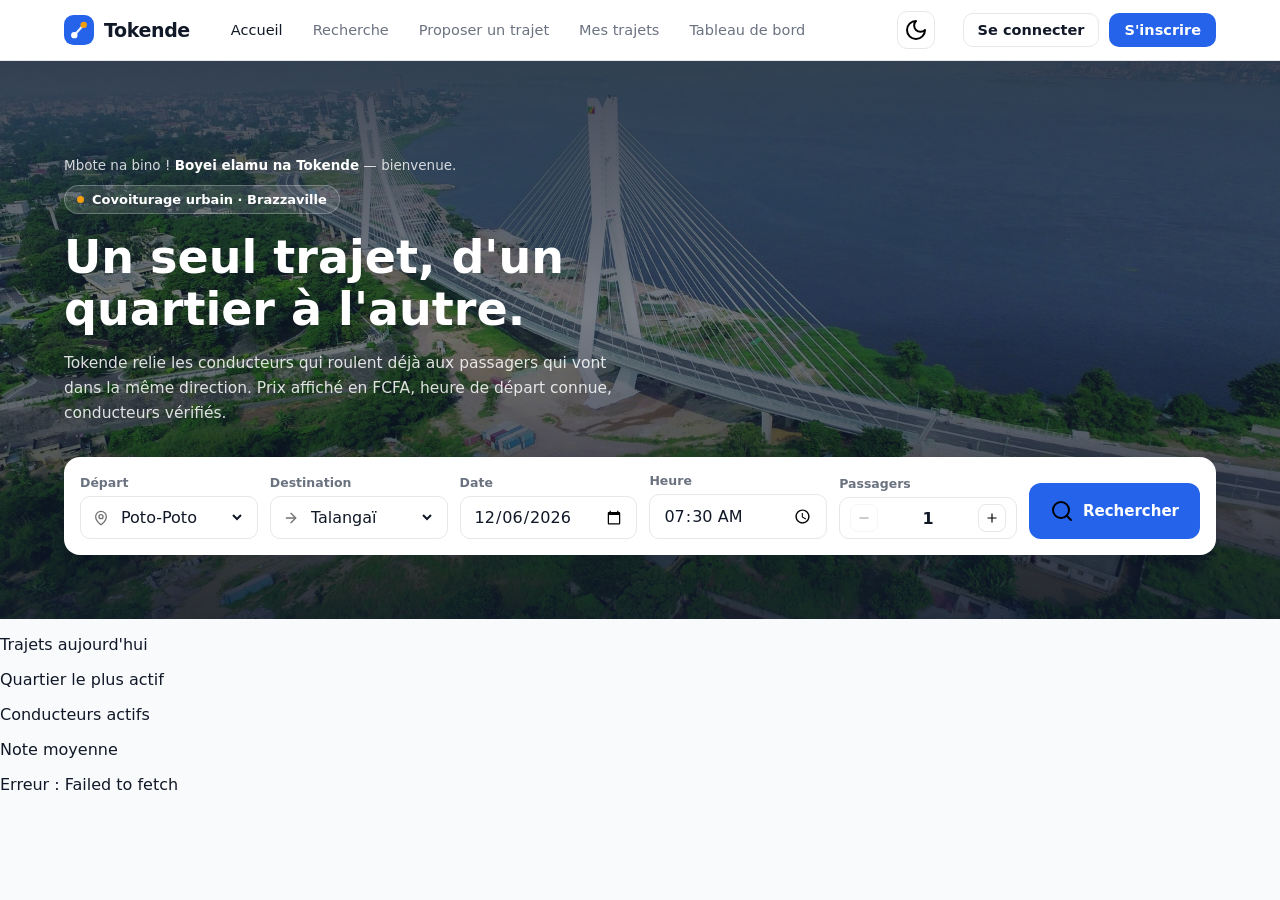
==== frontend/accueil/index.html @ a19be59c "Refactor code structure for improved readability and maintainability" ====
<!doctype html>
<html lang="fr">
  <head>
    <meta charset="UTF-8" />
    <meta name="viewport" content="width=device-width, initial-scale=1.0" />
    <title>BraCovoit — Accueil</title>
    <link rel="stylesheet" href="accueil.css" />
    <link rel="stylesheet" href="../layout.css" />
  </head>
  <body id="page-accueil">
    <!-- =====================================================================
       NAVIGATION — TODO (Dev FS1)
       Construire un menu de navigation vers les 9 pages du site (Accueil,
       Recherche, Proposer un trajet, Mes trajets, Tableau de bord,
       Inscription, Connexion).
       Doit inclure un menu burger fonctionnel en dessous de 768px.
       ===================================================================== -->
    <header class="site-header">
      <div class="site-header-inner">
        <a href="index.html" class="brand" aria-label="Covoiturage — accueil">
          <svg
            width="30"
            height="30"
            viewBox="0 0 32 32"
            fill="none"
            aria-hidden="true"
          >
            <rect width="32" height="32" rx="10" fill="#2563EB"></rect>
            <path
              d="M11 21.5 L21 10.5"
              stroke="#FFFFFF"
              stroke-width="2.4"
              stroke-linecap="round"
              opacity="0.9"
            ></path>
            <circle cx="11" cy="21.5" r="3.4" fill="#FFFFFF"></circle>
            <circle cx="21" cy="10.5" r="3.4" fill="#F59E0B"></circle>
          </svg>
          <span class="brand-name">Tokende</span>
        </a>

        <nav class="nav" aria-label="Navigation principale">
          <a href="index.html" class="nav-link" data-nav-link>Accueil</a>
          <a href="../recherche/recherche.html" class="nav-link" data-nav-link
            >Recherche</a
          >
          <a href="../proposer/proposer.html" class="nav-link" data-nav-link
            >Proposer un trajet</a
          >
          <a
            href="../mes-trajets/mes-trajets.html"
            class="nav-link"
            data-nav-link
            >Mes trajets</a
          >
          <a href="../dashboard/dashboard.html" class="nav-link" data-nav-link
            >Tableau de bord</a
          >
        </nav>

        <div class="spacer"></div>

        <button
          type="button"
          class="theme-btn"
          data-theme-toggle
          aria-label="Changer de thème"
        >
          <span aria-hidden="true">
            <img src="../images/moon.svg" alt="" />
          </span>
          <span aria-hidden="true">
            <img src="../images/sun.svg" alt="" />
          </span>
        </button>

        <!-- NE PAS MODIFIER l'id — main.js y affiche l'état de connexion -->
        <div class="header-actions" id="nav-session"></div>

        <button
          type="button"
          class="menu-btn"
          data-mobile-menu-open
          aria-haspopup="true"
          aria-expanded="false"
          aria-controls="mobile-menu"
          aria-label="Ouvrir le menu"
        >
          <img src="../images/menu.svg" alt="" />
        </button>
      </div>
    </header>

    <div class="mobile-nav" id="mobile-menu" data-mobile-menu hidden>
      <div
        class="mobile-nav-panel"
        role="dialog"
        aria-modal="true"
        aria-label="Menu"
      >
        <div class="mobile-nav-header">
          <span class="mobile-nav-title">Menu</span>
          <button
            type="button"
            class="mobile-nav-close"
            data-mobile-menu-close
            aria-label="Fermer le menu"
          >
            <img src="../images/x.svg" aria-hidden="true" alt="" />
          </button>
        </div>

        <div class="mobile-nav-inner">
          <a href="index.html" class="mobile-nav-link" data-nav-link>Accueil</a>
          <a
            href="../recherche/recherche.html"
            class="mobile-nav-link"
            data-nav-link
            >Recherche</a
          >
          <a
            href="../proposer/proposer.html"
            class="mobile-nav-link"
            data-nav-link
            >Proposer un trajet</a
          >
          <a
            href="../mes-trajets/mes-trajets.html"
            class="mobile-nav-link"
            data-nav-link
            >Mes trajets</a
          >
          <a
            href="../dashboard/dashboard.html"
            class="mobile-nav-link"
            data-nav-link
            >Tableau de bord</a
          >
        </div>

        <!-- Contenu dupliqué depuis #nav-session par accueil.js -->
        <div class="mobile-header-actions" id="nav-session-mobile"></div>

        <p class="mobile-nav-credit">Covoiturage · votre ville</p>
      </div>
    </div>

    <main>
      <!-- =====================================================================
         HERO — TODO (Dev FS1)
         Section d'introduction : titre accrocheur, sous-titre expliquant le
         principe (mise en relation conducteurs/passagers à Brazzaville),
         bouton d'appel à l'action vers la page Recherche.
         ===================================================================== -->

      <section class="hero">
        <img src="../images/banner.jpg" alt="" class="hero-img" />
        <div class="hero-overlay"></div>

        <div class="hero-content">
          <p class="hero-greeting">
            Mbote na bino ! <span>Boyei elamu na Tokende</span> — bienvenue.
          </p>
          <p class="hero-badge">
            <span class="hero-badge-dot" aria-hidden="true"></span>
            Covoiturage urbain · Brazzaville
          </p>
          <h1 class="hero-title">Un seul trajet, d'un quartier à l'autre.</h1>
          <p class="hero-desc">
            Tokende relie les conducteurs qui roulent déjà aux passagers qui
            vont dans la même direction. Prix affiché en FCFA, heure de départ
            connue, conducteurs vérifiés.
          </p>

          <form
            class="search-form"
            action="../recherche/recherche.html"
            method="get"
          >
            <div class="search-field">
              <label for="search-from">Départ</label>
              <div class="search-input">
                <img src="../images/map-pin.svg" alt="" aria-hidden="true" />
                <select id="search-from" name="from">
                  <option value="Poto-Poto">Poto-Poto</option>
                  <option value="Bacongo">Bacongo</option>
                  <option value="Talangaï">Talangaï</option>
                  <option value="Ouenzé">Ouenzé</option>
                  <option value="Moungali">Moungali</option>
                  <option value="Makélékélé">Makélékélé</option>
                  <option value="Djiri">Djiri</option>
                  <option value="Centre-ville">Centre-ville</option>
                  <option value="La Corniche">La Corniche</option>
                </select>
              </div>
            </div>
            <div class="search-field">
              <label for="search-to">Destination</label>
              <div class="search-input">
                <img
                  src="../images/arrow-right.svg"
                  alt=""
                  aria-hidden="true"
                />
                <select id="search-to" name="to">
                  <option value="Poto-Poto">Poto-Poto</option>
                  <option value="Bacongo">Bacongo</option>
                  <option value="Talangaï" selected>Talangaï</option>
                  <option value="Ouenzé">Ouenzé</option>
                  <option value="Moungali">Moungali</option>
                  <option value="Makélékélé">Makélékélé</option>
                  <option value="Djiri">Djiri</option>
                  <option value="Centre-ville">Centre-ville</option>
                  <option value="La Corniche">La Corniche</option>
                </select>
              </div>
            </div>
            <div class="search-field">
              <label for="search-date">Date</label>
              <div class="search-input">
                <input
                  type="date"
                  id="search-date"
                  name="date"
                  data-today-default
                />
              </div>
            </div>
            <div class="search-field">
              <label for="search-time">Heure</label>
              <div class="search-input">
                <input type="time" id="search-time" name="time" value="07:30" />
              </div>
            </div>
            <div class="search-field">
              <label id="pax-label">Passagers</label>
              <div class="pax-control" role="group" aria-labelledby="pax-label">
                <button
                  type="button"
                  class="pax-btn"
                  data-pax-decrement
                  aria-label="Réduire le nombre de passagers"
                >
                  <img src="../images/minus.svg" alt="" aria-hidden="true" />
                </button>
                <output class="pax-value" data-pax-value for="search-pax"
                  >1</output
                >
                <input type="hidden" name="pax" id="search-pax" value="1" />
                <button
                  type="button"
                  class="pax-btn"
                  data-pax-increment
                  aria-label="Augmenter le nombre de passagers"
                >
                  <img src="../images/plus.svg" alt="" aria-hidden="true" />
                </button>
              </div>
            </div>
            <button type="submit" class="btn btn-primary search-submit">
              <img src="../images/search.svg" alt="" aria-hidden="true" />
              Rechercher
            </button>
          </form>
        </div>
      </section>

      <!-- =====================================================================
         CARTES INDICATEURS — TODO (Dev FS1)
         Construire 4 cartes affichant les indicateurs clés du service.
         Layout : Flexbox ou Grid, responsive (1 colonne mobile, 2 colonnes
         tablette, 4 colonnes desktop).

         *** NE PAS MODIFIER les id ci-dessous — main.js les utilise pour
         injecter les valeurs calculées par le backend ***
         ===================================================================== -->
      <section>
        <div class="carte-indicateur">
          <p class="label">Trajets aujourd'hui</p>
          <p id="nb-trajets-aujourdhui" class="valeur"></p>
        </div>
        <div class="carte-indicateur">
          <p class="label">Quartier le plus actif</p>
          <p id="quartier-principal" class="valeur"></p>
        </div>
        <div class="carte-indicateur">
          <p class="label">Conducteurs actifs</p>
          <p id="nb-conducteurs" class="valeur"></p>
        </div>
        <div class="carte-indicateur">
          <p class="label">Note moyenne</p>
          <p id="note-moyenne" class="valeur"></p>
        </div>
      </section>

      <!-- =====================================================================
         COMMENT ÇA MARCHE — TODO (Dev FS1)
         3 à 4 étapes illustrant le parcours utilisateur : rechercher un
         trajet → réserver une place → rejoindre le conducteur. Layout en
         ligne sur desktop, empilé sur mobile.
         ===================================================================== -->

      <!-- =====================================================================
         POURQUOI BRACOVOIT — TODO (Dev FS1)
         3 arguments clés (économique, écologique, communautaire par
         exemple). Layout en grille de cartes.
         ===================================================================== -->
    </main>

    <!-- FOOTER — TODO (Dev FS1) : liens utiles, mentions -->

    <div id="erreur-globale" hidden></div>

    <!-- NE PAS MODIFIER — scripts de connexion au backend -->
    <script src="../layout.js"></script>
    <script src="../functions.js"></script>
    <script src="../main.js"></script>
    <script src="accueil.js"></script>
  </body>
</html>
---- frontend/accueil/accueil.css ----
.site-header {
  position: sticky;
  top: 0;
  z-index: 60;
  background: var(--color-surface);
  border-bottom: 1px solid var(--color-border);
}
.site-header-inner {
  max-width: 1200px;
  margin: 0 auto;
  padding: 11px 24px;
  height: var(--header-height);
  display: flex;
  align-items: center;
  gap: 28px;
}
.brand {
  display: flex;
  align-items: center;
  gap: 10px;
  flex: 0 0 auto;
}
.brand-name {
  font-weight: 700;
  font-size: 19px;
  letter-spacing: -0.02em;
  color: var(--color-text);
}
.spacer {
  flex: 1;
}

.nav {
  display: none;
  align-items: center;
  gap: 4px;
}
.nav-link {
  padding: 9px 13px;
  border-radius: 10px;
  font-size: 14.5px;
  font-weight: 500;
  color: var(--color-text-muted);
}
.nav-link:hover {
  color: var(--color-text);
  background: var(--color-bg);
}
.nav-link[aria-current="page"] {
  color: var(--color-text);
}

.header-actions {
  display: none;
  align-items: center;
  gap: 8px;
}
@media (min-width: 960px) {
  .nav {
    display: flex;
  }
  .header-actions {
    display: flex;
  }
}

/* ── Bouton menu (hamburger) ────────────────────────────────────────────── */
.menu-btn {
  width: 38px;
  height: 38px;
  border-radius: 10px;
  border: 1px solid var(--color-border);
  display: flex;
  align-items: center;
  justify-content: center;
  color: var(--color-text);
}

.theme-btn {
  width: 38px;
  height: 38px;
  border-radius: 10px;
  border: 1px solid var(--color-border);
  display: flex;
  align-items: center;
  justify-content: center;
  color: var(--color-text);
}

@media (min-width: 960px) {
  .menu-btn {
    display: none;
  }
}

/* ── Hero (page d'accueil) ──────────────────────────────────────────────── */
.hero {
  position: relative;
  overflow: hidden;
}
.hero-img {
  position: absolute;
  inset: 0;
  width: 100%;
  height: 100%;
  object-fit: cover;
}
.hero-overlay {
  position: absolute;
  inset: 0;
  background: linear-gradient(
    180deg,
    rgba(15, 23, 42, 0.78),
    rgba(15, 23, 42, 0.55) 45%,
    rgba(15, 23, 42, 0.88)
  );
}
.hero-content {
  position: relative;
  z-index: 1;
  max-width: 1200px;
  margin: 0 auto;
  padding: 56px 20px 36px;
  color: #fff;
}

.hero-greeting {
  font-size: 13.5px;
  color: rgba(255, 255, 255, 0.8);
  margin: 0 0 12px;
}
.hero-greeting span {
  font-weight: 600;
  color: #fff;
}

.hero-badge {
  display: inline-flex;
  align-items: center;
  gap: 8px;
  padding: 6px 12px;
  border-radius: 999px;
  background: rgba(255, 255, 255, 0.12);
  border: 1px solid rgba(255, 255, 255, 0.25);
  font-size: 13px;
  font-weight: 600;
  margin: 0 0 18px;
}
.hero-badge-dot {
  width: 7px;
  height: 7px;
  border-radius: 50%;
  background: var(--color-accent);
}

.hero-title {
  font-size: clamp(28px, 5vw, 46px);
  line-height: 1.12;
  margin: 0 0 16px;
  max-width: 680px;
}
.hero-desc {
  font-size: 15.5px;
  line-height: 1.6;
  color: rgba(255, 255, 255, 0.85);
  max-width: 560px;
  margin: 0 0 32px;
}

/* ── Formulaire de recherche rapide ─────────────────────────────────────── */
.search-form {
  display: grid;
  grid-template-columns: 1fr;
  gap: 12px;
  background: var(--color-surface);
  border-radius: 16px;
  padding: 16px;
  box-shadow: var(--shadow-lg);
  color: var(--color-text);
}
.search-field {
  display: flex;
  flex-direction: column;
  gap: 6px;
}
.search-field label {
  font-size: 12.5px;
  font-weight: 600;
  color: var(--color-text-muted);
}
.search-input {
  display: flex;
  align-items: center;
  gap: 8px;
  padding: 10px 12px;
  border: 1px solid var(--color-border);
  border-radius: 10px;
}
.search-input img {
  width: 16px;
  height: 16px;
  opacity: 0.55;
}
.search-input select,
.search-input input {
  flex: 1;
  min-width: 0;
  border: 0;
  outline: 0;
  background: none;
  font: inherit;
  color: inherit;
}

.pax-control {
  display: flex;
  align-items: center;
  justify-content: space-between;
  padding: 6px 10px;
  border: 1px solid var(--color-border);
  border-radius: 10px;
}
.pax-btn {
  width: 28px;
  height: 28px;
  border-radius: 8px;
  border: 1px solid var(--color-border);
  display: flex;
  align-items: center;
  justify-content: center;
}
.pax-btn:hover {
  background: var(--color-bg);
}
.pax-btn:disabled {
  opacity: 0.4;
  cursor: not-allowed;
}
.pax-btn:disabled:hover {
  background: none;
}
.pax-btn img {
  width: 14px;
  height: 14px;
}
.pax-value {
  font-weight: 700;
  min-width: 18px;
  text-align: center;
}

.search-submit {
  width: 100%;
}

@media (min-width: 640px) {
  .search-form {
    grid-template-columns: 1fr 1fr;
  }
}

@media (min-width: 960px) {
  .hero-content {
    padding: 96px 24px 64px;
  }
  .search-form {
    grid-template-columns: repeat(5, 1fr) auto;
    align-items: end;
  }
  .search-submit {
    width: auto;
    white-space: nowrap;
  }
}

/* ── Entrée en fondu du contenu hero ─────────────────────────────────────── */
@keyframes hero-rise {
  from {
    opacity: 0;
    transform: translateY(14px);
  }
  to {
    opacity: 1;
    transform: translateY(0);
  }
}
.hero-content > * {
  animation: hero-rise 0.5s ease both;
}
.hero-content > *:nth-child(1) {
  animation-delay: 0s;
}
.hero-content > *:nth-child(2) {
  animation-delay: 0.08s;
}
.hero-content > *:nth-child(3) {
  animation-delay: 0.16s;
}
.hero-content > *:nth-child(4) {
  animation-delay: 0.24s;
}
.hero-content > *:nth-child(5) {
  animation-delay: 0.32s;
}
@media (prefers-reduced-motion: reduce) {
  .hero-content > * {
    animation: none;
  }
}

/* ── Panneau menu mobile ────────────────────────────────────────────────── */
.mobile-nav {
  position: fixed;
  inset: 0;
  z-index: 80;
  background: rgba(15, 23, 42, 0.4);
}
.mobile-nav-panel {
  position: absolute;
  top: 0;
  right: 0;
  bottom: 0;
  width: min(86vw, 330px);
  background: var(--color-surface);
  border-left: 1px solid var(--color-border);
  padding: 22px;
  display: flex;
  flex-direction: column;
  gap: 6px;
  animation: fade-in 0.2s ease both;
}

.mobile-nav-inner {
  display: flex;
  flex-direction: column;
  gap: 24px;
  flex: 1;
}

.mobile-header-actions {
  display: flex;
  align-items: stretch;
  gap: 10px;
  flex-direction: column;
}

.mobile-header-actions a {
  display: flex;
  width: 100%;
  justify-content: center;
}

/* ── État de session dupliqué (accueil.js → #nav-session-mobile) ───────── */
#nav-session-mobile {
  color: var(--color-text-muted);
  font-weight: 600;
  text-align: center;
}
#nav-session-mobile a,
#nav-session-mobile button {
  padding: 14px;
  border-radius: 12px;
  font-size: 15px;
  font-weight: 600;
  color: var(--color-text);
  border: 1px solid var(--color-border);
}
#nav-session-mobile a:hover,
#nav-session-mobile button:hover {
  background: var(--color-bg);
}
#nav-session-mobile a:last-of-type,
#nav-session-mobile button {
  background: var(--color-primary);
  color: #fff;
  border-color: transparent;
}
#nav-session-mobile a:last-of-type:hover,
#nav-session-mobile button:hover {
  background: var(--color-primary-dark);
}
.mobile-nav-header {
  display: flex;
  align-items: center;
  justify-content: space-between;
  margin-bottom: 14px;
}
.mobile-nav-title {
  font-weight: 700;
  font-size: 17px;
  color: var(--color-text);
}
.mobile-nav-close {
  width: 36px;
  height: 36px;
  border-radius: 10px;
  border: 1px solid var(--color-border);
  display: flex;
  align-items: center;
  justify-content: center;
  color: var(--color-text);
}
.mobile-nav-link {
  padding: 14px;
  border-radius: 12px;
  font-weight: 600;
  font-size: 15px;
  color: var(--color-text);
}
.mobile-nav-link:hover {
  background: var(--color-bg);
}
.mobile-nav-link[aria-current="page"] {
  color: var(--color-primary);
}
.mobile-nav-credit {
  font-size: 12.5px;
  color: var(--color-text-muted);
  text-align: center;
  margin-top: 10px;
}

@media (min-width: 960px) {
  .mobile-nav {
    display: none !important;
  }
}

/* ── État de session (injecté par main.js dans .header-actions) ────────── */
#nav-session {
  gap: 10px;
  font-size: 14.5px;
  color: var(--color-text-muted);
}

#nav-session a {
  padding: 8px 14px;
  border-radius: 10px;
  font-weight: 600;
  color: var(--color-text);
  border: 1px solid var(--color-border);
}
#nav-session a:hover {
  background: var(--color-bg);
}
#nav-session a:last-of-type {
  background: var(--color-primary);
  color: #fff;
  border-color: transparent;
}
#nav-session a:last-of-type:hover {
  background: var(--color-primary-dark);
}

#nav-session #btn-deconnexion {
  padding: 8px 14px;
  border-radius: 10px;
  font-weight: 600;
  color: #fff;
  background: var(--color-primary);
}
#nav-session #btn-deconnexion:hover {
  background: var(--color-primary-dark);
}
---- frontend/layout.css ----
/* ==========================================================================
   Feuille de style commune du projet
   Chargée sur toutes les pages : variables de thème, réinitialisation,
   conteneurs de mise en page, boutons, utilitaires.
   Les styles propres à une page vivent dans un fichier <page>.css séparé.
   ========================================================================== */

/* ── Thème (clair / sombre) ────────────────────────────────────────────── */
:root {
  --color-bg: #F8FAFC;
  --color-surface: #FFFFFF;
  --color-surface-alt: #EEF5FF;
  --color-card: #FFFFFF;
  --color-text: #111827;
  --color-text-muted: #6B7280;
  --color-border: #E5E7EB;
  --color-primary: #2563EB;
  --color-primary-dark: #1D4ED8;
  --color-secondary: #60A5FA;
  --color-accent: #F59E0B;
  --color-success: #10B981;
  --color-heading-band: #0F172A;
  --shadow-sm: 0 1px 2px rgba(17, 24, 39, .04), 0 8px 24px rgba(17, 24, 39, .05);
  --shadow-lg: 0 2px 4px rgba(17, 24, 39, .04), 0 18px 44px rgba(17, 24, 39, .08);
}

:root[data-theme="dark"] {
  --color-bg: #0F172A;
  --color-surface: #1E293B;
  --color-surface-alt: #1B2740;
  --color-card: #273449;
  --color-text: #F8FAFC;
  --color-text-muted: #CBD5E1;
  --color-border: #334155;
  --color-heading-band: #0B1220;
  --shadow-sm: 0 1px 2px rgba(0, 0, 0, .3), 0 8px 24px rgba(0, 0, 0, .28);
  --shadow-lg: 0 2px 6px rgba(0, 0, 0, .35), 0 18px 44px rgba(0, 0, 0, .4);
}

/* ── Bouton de thème : affiche la lune en clair, le soleil en sombre ────── */
.theme-btn > span { display: none; }
.theme-btn > span:first-child { display: block; }
:root[data-theme="dark"] .theme-btn > span:first-child { display: none; }
:root[data-theme="dark"] .theme-btn > span:last-child { display: block; }

/* ── Icônes des boutons : blanches en mode sombre (SVG stroke="currentColor"
   chargés via <img>, currentColor n'hérite pas de la page — on inverse) ──── */
:root[data-theme="dark"] .theme-btn img,
:root[data-theme="dark"] .menu-btn img,
:root[data-theme="dark"] .mobile-nav-close img {
  filter: invert(1);
}

/* ── Réinitialisation & base ───────────────────────────────────────────── */
*, *::before, *::after { box-sizing: border-box; }

[hidden] { display: none !important; }

html, body {
  margin: 0;
  padding: 0;
  background: var(--color-bg);
  color: var(--color-text);
}

body {
  font-family: 'Plus Jakarta Sans', system-ui, sans-serif;
  -webkit-font-smoothing: antialiased;
  scroll-behavior: smooth;
}

input, select, textarea, button { font-family: inherit; }
button { border: none; background: none; padding: 0; color: inherit; font: inherit; cursor: pointer; }

a { color: var(--color-primary); text-decoration: none; }
a:hover { color: var(--color-primary-dark); }

h1, h2, h3 {
  font-family: 'Bricolage Grotesque', 'Plus Jakarta Sans', system-ui, sans-serif;
  font-weight: 700;
}

img { max-width: 100%; display: block; }

/* ── Conteneurs de mise en page partagés ───────────────────────────────── */
.container {
  max-width: 1200px;
  margin: 0 auto;
  padding: 0 24px;
}
.section {
  max-width: 1200px;
  margin: 0 auto;
  padding: 88px 24px 0;
}

/* ── Boutons ────────────────────────────────────────────────────────────── */
.btn {
  display: inline-flex;
  align-items: center;
  justify-content: center;
  gap: 9px;
  padding: 15px 20px;
  border-radius: 12px;
  font-weight: 600;
  font-size: 15px;
  transition: background .15s;
  border: 1px solid transparent;
}
.btn-block { width: 100%; }
.btn-primary { background: var(--color-primary); color: #fff; }
.btn-primary:hover { background: var(--color-primary-dark); }
.btn-ghost { border-color: var(--color-border); color: var(--color-text); }
.btn-ghost:hover { background: var(--color-bg); }
.btn-outline { border-color: rgba(255, 255, 255, .28); color: #fff; }
.btn-outline:hover { background: rgba(255, 255, 255, .08); }
.btn-white { background: #fff; color: var(--color-heading-band); }
.btn-white:hover { background: #f0f0f0; }

/* ── Utilitaires génériques ─────────────────────────────────────────────── */
.visually-hidden {
  position: absolute;
  width: 1px; height: 1px;
  padding: 0; margin: -1px;
  overflow: hidden;
  clip: rect(0, 0, 0, 0);
  white-space: nowrap;
  border: 0;
}
.text-muted { color: var(--color-text-muted); }
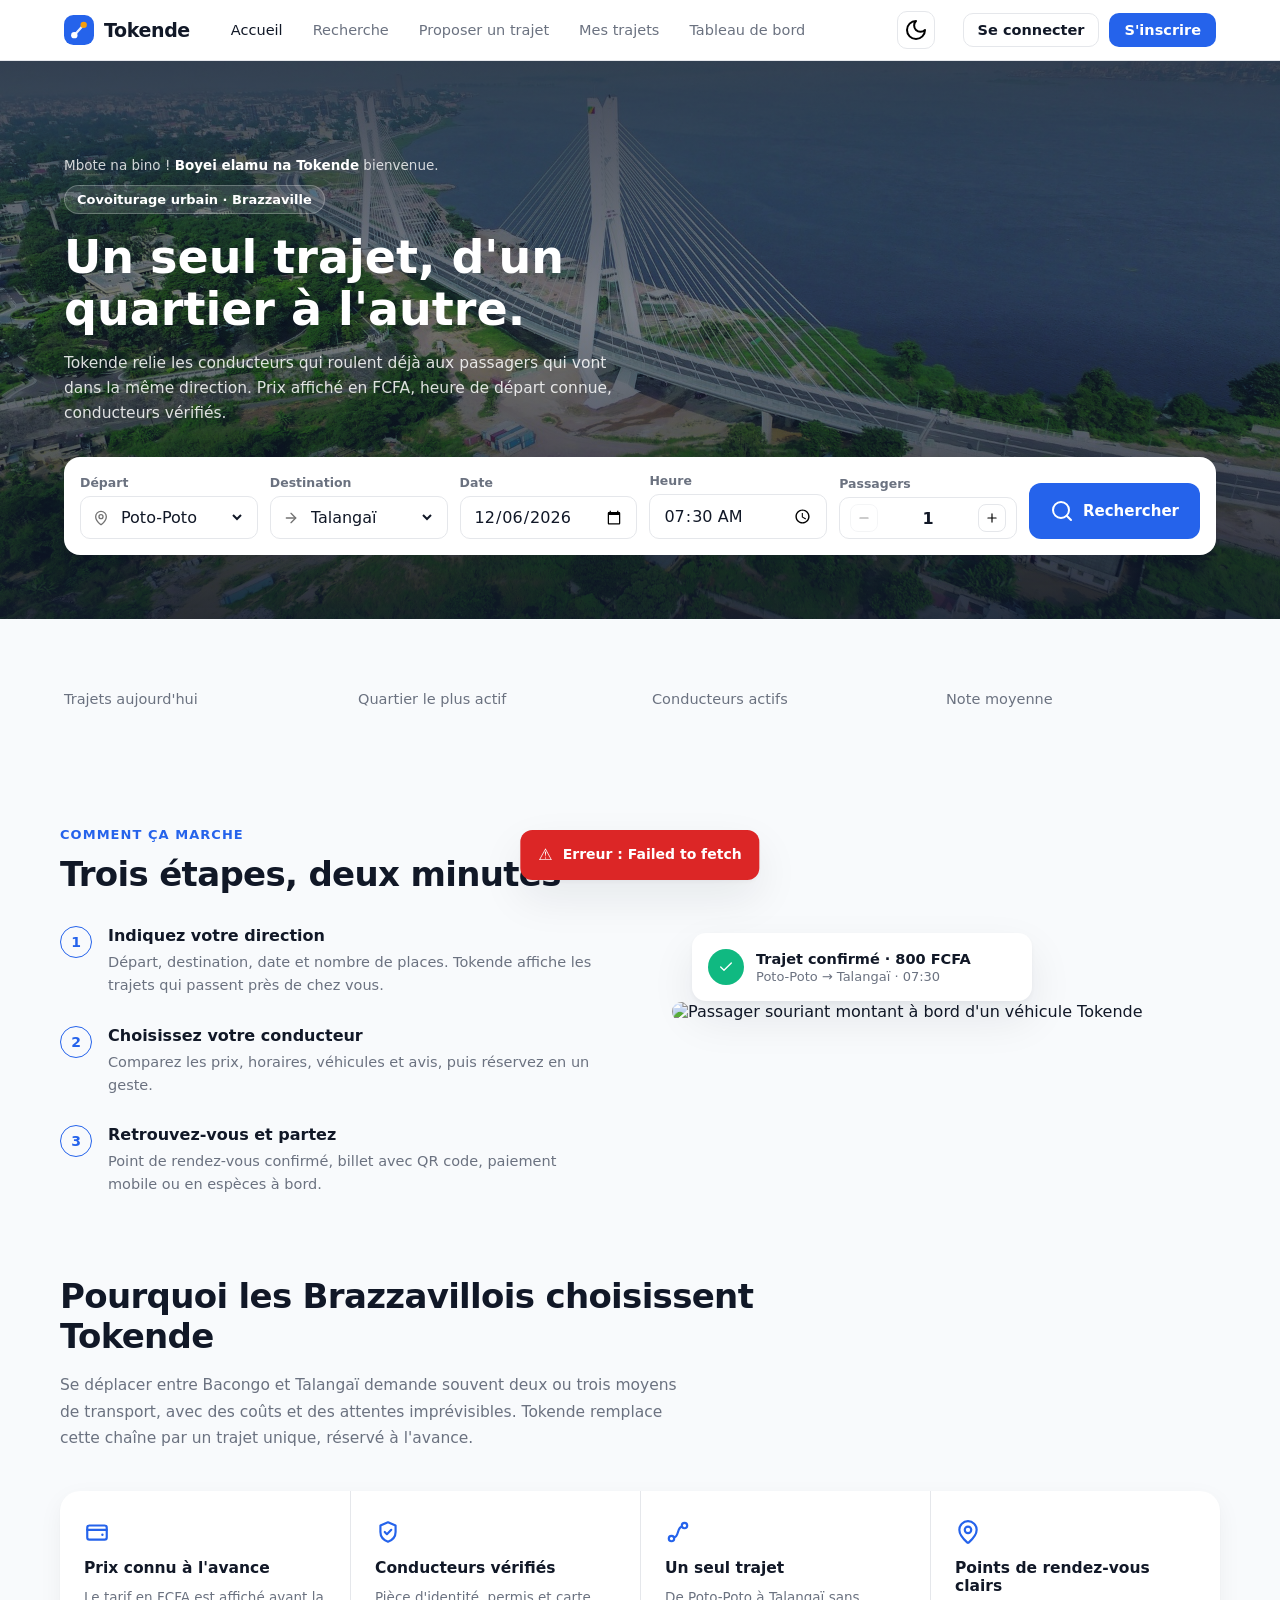
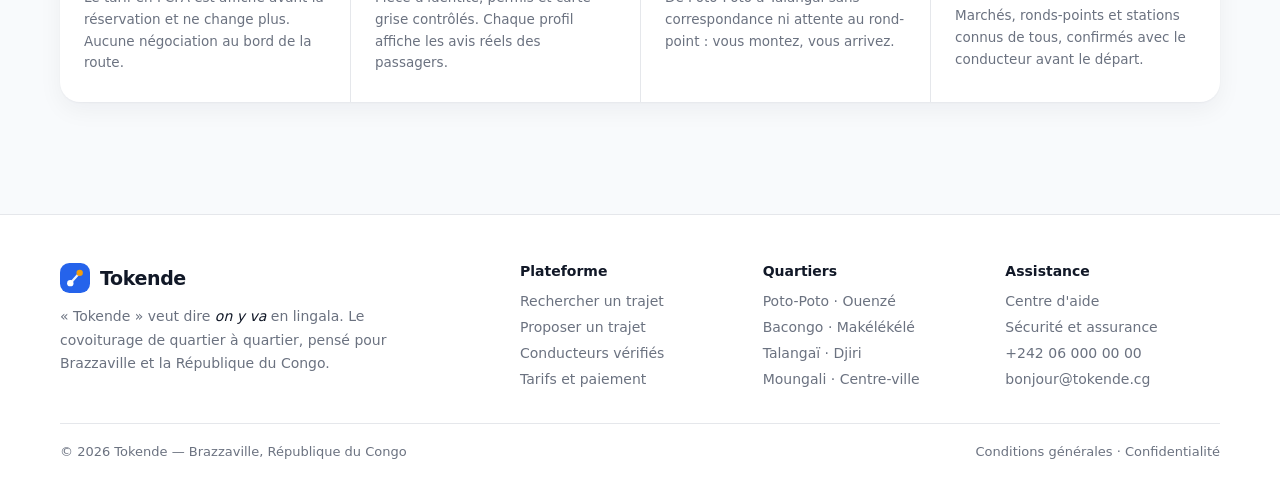
==== commit c796b834: "feat: enhance homepage and login page with new layout and styles - Updated homepage (index.html) to " ====
--- a/frontend/accueil/index.html
+++ b/frontend/accueil/index.html
@@ -159,12 +159,9 @@
 
         <div class="hero-content">
           <p class="hero-greeting">
-            Mbote na bino ! <span>Boyei elamu na Tokende</span> — bienvenue.
+            Mbote na bino ! <span>Boyei elamu na Tokende</span> bienvenue.
           </p>
-          <p class="hero-badge">
-            <span class="hero-badge-dot" aria-hidden="true"></span>
-            Covoiturage urbain · Brazzaville
-          </p>
+          <p class="hero-badge">Covoiturage urbain · Brazzaville</p>
           <h1 class="hero-title">Un seul trajet, d'un quartier à l'autre.</h1>
           <p class="hero-desc">
             Tokende relie les conducteurs qui roulent déjà aux passagers qui
@@ -274,7 +271,7 @@
          *** NE PAS MODIFIER les id ci-dessous — main.js les utilise pour
          injecter les valeurs calculées par le backend ***
          ===================================================================== -->
-      <section>
+      <section class="stats">
         <div class="carte-indicateur">
           <p class="label">Trajets aujourd'hui</p>
           <p id="nb-trajets-aujourdhui" class="valeur"></p>
@@ -299,15 +296,258 @@
          trajet → réserver une place → rejoindre le conducteur. Layout en
          ligne sur desktop, empilé sur mobile.
          ===================================================================== -->
+      <section class="steps" aria-labelledby="how-it-works-title">
+        <div class="steps-grid">
+          <div>
+            <p class="steps-label">Comment ça marche</p>
+            <h2 class="steps-title" id="how-it-works-title">
+              Trois étapes, deux minutes
+            </h2>
+            <ol class="steps-list">
+              <li class="step">
+                <span class="step-num" aria-hidden="true">1</span>
+                <div>
+                  <p class="step-title">Indiquez votre direction</p>
+                  <p class="step-text">
+                    Départ, destination, date et nombre de places. Tokende
+                    affiche les trajets qui passent près de chez vous.
+                  </p>
+                </div>
+              </li>
+              <li class="step">
+                <span class="step-num" aria-hidden="true">2</span>
+                <div>
+                  <p class="step-title">Choisissez votre conducteur</p>
+                  <p class="step-text">
+                    Comparez les prix, horaires, véhicules et avis, puis
+                    réservez en un geste.
+                  </p>
+                </div>
+              </li>
+              <li class="step">
+                <span class="step-num" aria-hidden="true">3</span>
+                <div>
+                  <p class="step-title">Retrouvez-vous et partez</p>
+                  <p class="step-text">
+                    Point de rendez-vous confirmé, billet avec QR code, paiement
+                    mobile ou en espèces à bord.
+                  </p>
+                </div>
+              </li>
+            </ol>
+          </div>
+          <div class="steps-image">
+            <img
+              src="https://images.unsplash.com/photo-1536139414673-1b479272ea38?auto=format&fit=crop&w=1200&q=80"
+              alt="Passager souriant montant à bord d'un véhicule Tokende"
+            />
+            <div class="steps-card">
+              <span class="steps-card-icon" aria-hidden="true">
+                <img src="../images/check.svg" alt="" />
+              </span>
+              <div>
+                <p class="steps-card-title">Trajet confirmé · 800 FCFA</p>
+                <p class="steps-card-sub">Poto-Poto → Talangaï · 07:30</p>
+              </div>
+            </div>
+          </div>
+        </div>
+      </section>
 
       <!-- =====================================================================
          POURQUOI BRACOVOIT — TODO (Dev FS1)
          3 arguments clés (économique, écologique, communautaire par
          exemple). Layout en grille de cartes.
          ===================================================================== -->
+      <section class="features" aria-labelledby="features-title">
+        <h2 class="features-title" id="features-title">
+          Pourquoi les Brazzavillois choisissent Tokende
+        </h2>
+        <p class="features-desc">
+          Se déplacer entre Bacongo et Talangaï demande souvent deux ou trois
+          moyens de transport, avec des coûts et des attentes imprévisibles.
+          Tokende remplace cette chaîne par un trajet unique, réservé à
+          l'avance.
+        </p>
+
+        <ul class="features-grid">
+          <li class="feature">
+            <span class="feature-icon" aria-hidden="true">
+              <svg
+                viewBox="0 0 24 24"
+                fill="none"
+                stroke="currentColor"
+                stroke-width="2"
+                stroke-linecap="round"
+                stroke-linejoin="round"
+              >
+                <rect x="3" y="6" width="18" height="13" rx="2" />
+                <path d="M3 10h18" />
+                <circle
+                  cx="17"
+                  cy="14.5"
+                  r="1.1"
+                  fill="currentColor"
+                  stroke="none"
+                />
+              </svg>
+            </span>
+            <p class="feature-title">Prix connu à l'avance</p>
+            <p class="feature-text">
+              Le tarif en FCFA est affiché avant la réservation et ne change
+              plus. Aucune négociation au bord de la route.
+            </p>
+          </li>
+          <li class="feature">
+            <span class="feature-icon" aria-hidden="true">
+              <svg
+                viewBox="0 0 24 24"
+                fill="none"
+                stroke="currentColor"
+                stroke-width="2"
+                stroke-linecap="round"
+                stroke-linejoin="round"
+              >
+                <path d="M12 3l7 3v6c0 4.5-3 7.5-7 9-4-1.5-7-4.5-7-9V6l7-3z" />
+                <path d="M9 12l2 2 4-4" />
+              </svg>
+            </span>
+            <p class="feature-title">Conducteurs vérifiés</p>
+            <p class="feature-text">
+              Pièce d'identité, permis et carte grise contrôlés. Chaque profil
+              affiche les avis réels des passagers.
+            </p>
+          </li>
+          <li class="feature">
+            <span class="feature-icon" aria-hidden="true">
+              <svg
+                viewBox="0 0 24 24"
+                fill="none"
+                stroke="currentColor"
+                stroke-width="2"
+                stroke-linecap="round"
+                stroke-linejoin="round"
+              >
+                <circle cx="6" cy="18" r="2.5" />
+                <circle cx="18" cy="6" r="2.5" />
+                <path d="M8.2 17c4.8 0 2.8-10 7.6-10" />
+              </svg>
+            </span>
+            <p class="feature-title">Un seul trajet</p>
+            <p class="feature-text">
+              De Poto-Poto à Talangaï sans correspondance ni attente au
+              rond-point : vous montez, vous arrivez.
+            </p>
+          </li>
+          <li class="feature">
+            <span class="feature-icon" aria-hidden="true">
+              <svg
+                viewBox="0 0 24 24"
+                fill="none"
+                stroke="currentColor"
+                stroke-width="2"
+                stroke-linecap="round"
+                stroke-linejoin="round"
+              >
+                <path
+                  d="M20 10c0 4.993-5.539 10.193-7.399 11.799a1 1 0 0 1-1.202 0C9.539 20.193 4 14.993 4 10a8 8 0 0 1 16 0"
+                />
+                <circle cx="12" cy="10" r="3" />
+              </svg>
+            </span>
+            <p class="feature-title">Points de rendez-vous clairs</p>
+            <p class="feature-text">
+              Marchés, ronds-points et stations connus de tous, confirmés avec
+              le conducteur avant le départ.
+            </p>
+          </li>
+        </ul>
+      </section>
     </main>
 
     <!-- FOOTER — TODO (Dev FS1) : liens utiles, mentions -->
+    <footer class="site-footer">
+      <div class="footer-inner">
+        <div class="footer-top">
+          <div class="footer-brand">
+            <a
+              href="index.html"
+              class="brand"
+              aria-label="Covoiturage — accueil"
+            >
+              <svg
+                width="30"
+                height="30"
+                viewBox="0 0 32 32"
+                fill="none"
+                aria-hidden="true"
+              >
+                <rect width="32" height="32" rx="10" fill="#2563EB"></rect>
+                <path
+                  d="M11 21.5 L21 10.5"
+                  stroke="#FFFFFF"
+                  stroke-width="2.4"
+                  stroke-linecap="round"
+                  opacity="0.9"
+                ></path>
+                <circle cx="11" cy="21.5" r="3.4" fill="#FFFFFF"></circle>
+                <circle cx="21" cy="10.5" r="3.4" fill="#F59E0B"></circle>
+              </svg>
+              <span class="brand-name">Tokende</span>
+            </a>
+            <p class="footer-desc">
+              « Tokende » veut dire <em>on y va</em> en lingala. Le covoiturage
+              de quartier à quartier, pensé pour Brazzaville et la République du
+              Congo.
+            </p>
+          </div>
+
+          <div class="footer-columns">
+            <div class="footer-col">
+              <h3 class="footer-heading">Plateforme</h3>
+              <ul>
+                <li>
+                  <a href="../recherche/recherche.html">Rechercher un trajet</a>
+                </li>
+                <li>
+                  <a href="../proposer/proposer.html">Proposer un trajet</a>
+                </li>
+                <li><a href="#">Conducteurs vérifiés</a></li>
+                <li><a href="#">Tarifs et paiement</a></li>
+              </ul>
+            </div>
+            <div class="footer-col">
+              <h3 class="footer-heading">Quartiers</h3>
+              <ul>
+                <li>Poto-Poto · Ouenzé</li>
+                <li>Bacongo · Makélékélé</li>
+                <li>Talangaï · Djiri</li>
+                <li>Moungali · Centre-ville</li>
+              </ul>
+            </div>
+            <div class="footer-col">
+              <h3 class="footer-heading">Assistance</h3>
+              <ul>
+                <li><a href="#">Centre d'aide</a></li>
+                <li><a href="#">Sécurité et assurance</a></li>
+                <li><a href="tel:+242060000000">+242 06 000 00 00</a></li>
+                <li>
+                  <a href="mailto:bonjour@tokende.cg">bonjour@tokende.cg</a>
+                </li>
+              </ul>
+            </div>
+          </div>
+        </div>
+
+        <div class="footer-bottom">
+          <p>© 2026 Tokende — Brazzaville, République du Congo</p>
+          <p class="footer-legal">
+            <a href="#">Conditions générales</a> ·
+            <a href="#">Confidentialité</a>
+          </p>
+        </div>
+      </div>
+    </footer>
 
     <div id="erreur-globale" hidden></div>
 
--- a/frontend/accueil/accueil.css
+++ b/frontend/accueil/accueil.css
@@ -1,98 +1,3 @@
-.site-header {
-  position: sticky;
-  top: 0;
-  z-index: 60;
-  background: var(--color-surface);
-  border-bottom: 1px solid var(--color-border);
-}
-.site-header-inner {
-  max-width: 1200px;
-  margin: 0 auto;
-  padding: 11px 24px;
-  height: var(--header-height);
-  display: flex;
-  align-items: center;
-  gap: 28px;
-}
-.brand {
-  display: flex;
-  align-items: center;
-  gap: 10px;
-  flex: 0 0 auto;
-}
-.brand-name {
-  font-weight: 700;
-  font-size: 19px;
-  letter-spacing: -0.02em;
-  color: var(--color-text);
-}
-.spacer {
-  flex: 1;
-}
-
-.nav {
-  display: none;
-  align-items: center;
-  gap: 4px;
-}
-.nav-link {
-  padding: 9px 13px;
-  border-radius: 10px;
-  font-size: 14.5px;
-  font-weight: 500;
-  color: var(--color-text-muted);
-}
-.nav-link:hover {
-  color: var(--color-text);
-  background: var(--color-bg);
-}
-.nav-link[aria-current="page"] {
-  color: var(--color-text);
-}
-
-.header-actions {
-  display: none;
-  align-items: center;
-  gap: 8px;
-}
-@media (min-width: 960px) {
-  .nav {
-    display: flex;
-  }
-  .header-actions {
-    display: flex;
-  }
-}
-
-/* ── Bouton menu (hamburger) ────────────────────────────────────────────── */
-.menu-btn {
-  width: 38px;
-  height: 38px;
-  border-radius: 10px;
-  border: 1px solid var(--color-border);
-  display: flex;
-  align-items: center;
-  justify-content: center;
-  color: var(--color-text);
-}
-
-.theme-btn {
-  width: 38px;
-  height: 38px;
-  border-radius: 10px;
-  border: 1px solid var(--color-border);
-  display: flex;
-  align-items: center;
-  justify-content: center;
-  color: var(--color-text);
-}
-
-@media (min-width: 960px) {
-  .menu-btn {
-    display: none;
-  }
-}
-
 /* ── Hero (page d'accueil) ──────────────────────────────────────────────── */
 .hero {
   position: relative;
@@ -211,6 +116,10 @@
   font: inherit;
   color: inherit;
 }
+.search-input select option {
+  background-color: var(--color-surface);
+  color: var(--color-text);
+}
 
 .pax-control {
   display: flex;
@@ -243,6 +152,14 @@
   width: 14px;
   height: 14px;
 }
+
+.search-submit img {
+  filter: invert(1);
+}
+:root[data-theme="dark"] .search-input img,
+:root[data-theme="dark"] .pax-btn img {
+  filter: invert(1);
+}
 .pax-value {
   font-weight: 700;
   min-width: 18px;
@@ -308,157 +225,253 @@
   }
 }
 
-/* ── Panneau menu mobile ────────────────────────────────────────────────── */
-.mobile-nav {
-  position: fixed;
-  inset: 0;
-  z-index: 80;
-  background: rgba(15, 23, 42, 0.4);
-}
-.mobile-nav-panel {
+/* ── Cartes indicateurs ──────────────────────────────────────────────────── */
+.stats {
+  max-width: 1200px;
+  margin: 0 auto;
+  padding: 48px 20px;
+  display: grid;
+  grid-template-columns: 1fr 1fr;
+  gap: 32px;
+}
+@media (min-width: 960px) {
+  .stats {
+    grid-template-columns: repeat(4, 1fr);
+    padding: 64px 24px;
+    gap: 24px;
+  }
+}
+
+.carte-indicateur {
+  display: flex;
+  flex-direction: column-reverse;
+  gap: 8px;
+}
+.carte-indicateur .label {
+  font-size: 14.5px;
+  font-weight: 500;
+  color: var(--color-text-muted);
+  margin: 0;
+}
+.carte-indicateur .valeur {
+  font-size: clamp(28px, 4vw, 38px);
+  font-weight: 800;
+  letter-spacing: -0.02em;
+  color: var(--color-text);
+  font-variant-numeric: tabular-nums;
+  margin: 0;
+}
+
+/* ── Comment ça marche ──────────────────────────────────────────────────── */
+.steps {
+  max-width: 1200px;
+  margin: 0 auto;
+  padding: 56px 20px;
+}
+.steps-grid {
+  display: grid;
+  grid-template-columns: 1fr;
+  gap: 40px;
+  align-items: center;
+}
+@media (min-width: 960px) {
+  .steps-grid {
+    grid-template-columns: 1fr 1fr;
+    gap: 64px;
+  }
+}
+
+.steps-label {
+  font-size: 13px;
+  font-weight: 700;
+  letter-spacing: 0.08em;
+  text-transform: uppercase;
+  color: var(--color-primary);
+  margin: 0 0 12px;
+}
+.steps-title {
+  font-size: clamp(26px, 3.5vw, 34px);
+  font-weight: 800;
+  letter-spacing: -0.02em;
+  color: var(--color-text);
+  margin: 0 0 32px;
+}
+
+.steps-list {
+  list-style: none;
+  margin: 0;
+  padding: 0;
+  display: flex;
+  flex-direction: column;
+  gap: 28px;
+}
+.step {
+  display: flex;
+  gap: 16px;
+  align-items: flex-start;
+}
+.step-num {
+  flex: 0 0 auto;
+  width: 32px;
+  height: 32px;
+  border-radius: 50%;
+  border: 1.5px solid var(--color-primary);
+  color: var(--color-primary);
+  display: flex;
+  align-items: center;
+  justify-content: center;
+  font-weight: 700;
+  font-size: 14px;
+}
+.step-title {
+  margin: 0 0 6px;
+  font-weight: 700;
+  font-size: 16px;
+  color: var(--color-text);
+}
+.step-text {
+  margin: 0;
+  font-size: 14.5px;
+  line-height: 1.6;
+  color: var(--color-text-muted);
+}
+
+.steps-image {
+  position: relative;
+}
+.steps-image img {
+  width: 100%;
+  max-height: 520px;
+  object-fit: cover;
+  border-radius: 20px;
+  display: block;
+}
+.steps-card {
   position: absolute;
-  top: 0;
-  right: 0;
-  bottom: 0;
-  width: min(86vw, 330px);
+  left: 20px;
+  right: 20px;
+  bottom: 20px;
+  max-width: 340px;
+  display: flex;
+  align-items: center;
+  gap: 12px;
+  padding: 16px;
   background: var(--color-surface);
-  border-left: 1px solid var(--color-border);
-  padding: 22px;
-  display: flex;
-  flex-direction: column;
-  gap: 6px;
-  animation: fade-in 0.2s ease both;
-}
-
-.mobile-nav-inner {
-  display: flex;
-  flex-direction: column;
-  gap: 24px;
-  flex: 1;
-}
-
-.mobile-header-actions {
-  display: flex;
-  align-items: stretch;
-  gap: 10px;
-  flex-direction: column;
-}
-
-.mobile-header-actions a {
-  display: flex;
-  width: 100%;
-  justify-content: center;
-}
-
-/* ── État de session dupliqué (accueil.js → #nav-session-mobile) ───────── */
-#nav-session-mobile {
-  color: var(--color-text-muted);
-  font-weight: 600;
-  text-align: center;
-}
-#nav-session-mobile a,
-#nav-session-mobile button {
-  padding: 14px;
-  border-radius: 12px;
-  font-size: 15px;
-  font-weight: 600;
-  color: var(--color-text);
-  border: 1px solid var(--color-border);
-}
-#nav-session-mobile a:hover,
-#nav-session-mobile button:hover {
-  background: var(--color-bg);
-}
-#nav-session-mobile a:last-of-type,
-#nav-session-mobile button {
-  background: var(--color-primary);
-  color: #fff;
-  border-color: transparent;
-}
-#nav-session-mobile a:last-of-type:hover,
-#nav-session-mobile button:hover {
-  background: var(--color-primary-dark);
-}
-.mobile-nav-header {
-  display: flex;
-  align-items: center;
-  justify-content: space-between;
-  margin-bottom: 14px;
-}
-.mobile-nav-title {
-  font-weight: 700;
-  font-size: 17px;
-  color: var(--color-text);
-}
-.mobile-nav-close {
+  border-radius: 14px;
+  box-shadow: var(--shadow-lg);
+}
+.steps-card-icon {
+  flex: 0 0 auto;
   width: 36px;
   height: 36px;
-  border-radius: 10px;
+  border-radius: 50%;
+  background: var(--color-success);
+  display: flex;
+  align-items: center;
+  justify-content: center;
+}
+.steps-card-icon img {
+  width: 16px;
+  height: 16px;
+  filter: brightness(0) invert(1);
+}
+.steps-card-title {
+  margin: 0;
+  font-weight: 700;
+  font-size: 14.5px;
+  color: var(--color-text);
+}
+.steps-card-sub {
+  margin: 2px 0 0;
+  font-size: 13px;
+  color: var(--color-text-muted);
+}
+
+/* ── Pourquoi Tokende ────────────────────────────────────────────────────── */
+.features {
+  max-width: 1200px;
+  margin: 0 auto;
+  padding: 24px 20px 72px;
+}
+.features-title {
+  font-size: clamp(26px, 3.5vw, 34px);
+  font-weight: 800;
+  letter-spacing: -0.02em;
+  color: var(--color-text);
+  max-width: 720px;
+  margin: 0 0 16px;
+}
+.features-desc {
+  font-size: 15.5px;
+  line-height: 1.7;
+  color: var(--color-text-muted);
+  max-width: 640px;
+  margin: 0 0 40px;
+}
+
+.features-grid {
+  position: relative;
+  list-style: none;
+  margin: 0;
+  padding: 0;
+  display: grid;
+  grid-template-columns: 1fr;
+  background: var(--color-surface);
+  border-radius: 20px;
+  box-shadow: var(--shadow-sm);
+}
+.features-grid::before {
+  content: "";
+  position: absolute;
+  z-index: -1;
+  top: 14px;
+  bottom: -14px;
+  left: -14px;
+  right: 14px;
+  background: var(--color-bg);
   border: 1px solid var(--color-border);
-  display: flex;
-  align-items: center;
-  justify-content: center;
-  color: var(--color-text);
-}
-.mobile-nav-link {
-  padding: 14px;
-  border-radius: 12px;
-  font-weight: 600;
-  font-size: 15px;
-  color: var(--color-text);
-}
-.mobile-nav-link:hover {
-  background: var(--color-bg);
-}
-.mobile-nav-link[aria-current="page"] {
+  border-radius: 20px;
+}
+@media (min-width: 768px) {
+  .features-grid {
+    grid-template-columns: repeat(4, 1fr);
+  }
+}
+
+.feature {
+  padding: 28px 24px;
+  display: flex;
+  flex-direction: column;
+  gap: 10px;
+}
+.feature + .feature {
+  border-top: 1px solid var(--color-border);
+}
+@media (min-width: 768px) {
+  .feature + .feature {
+    border-top: none;
+    border-left: 1px solid var(--color-border);
+  }
+}
+
+.feature-icon {
   color: var(--color-primary);
-}
-.mobile-nav-credit {
-  font-size: 12.5px;
-  color: var(--color-text-muted);
-  text-align: center;
-  margin-top: 10px;
-}
-
-@media (min-width: 960px) {
-  .mobile-nav {
-    display: none !important;
-  }
-}
-
-/* ── État de session (injecté par main.js dans .header-actions) ────────── */
-#nav-session {
-  gap: 10px;
-  font-size: 14.5px;
-  color: var(--color-text-muted);
-}
-
-#nav-session a {
-  padding: 8px 14px;
-  border-radius: 10px;
-  font-weight: 600;
-  color: var(--color-text);
-  border: 1px solid var(--color-border);
-}
-#nav-session a:hover {
-  background: var(--color-bg);
-}
-#nav-session a:last-of-type {
-  background: var(--color-primary);
-  color: #fff;
-  border-color: transparent;
-}
-#nav-session a:last-of-type:hover {
-  background: var(--color-primary-dark);
-}
-
-#nav-session #btn-deconnexion {
-  padding: 8px 14px;
-  border-radius: 10px;
-  font-weight: 600;
-  color: #fff;
-  background: var(--color-primary);
-}
-#nav-session #btn-deconnexion:hover {
-  background: var(--color-primary-dark);
-}
+  margin-bottom: 4px;
+}
+.feature-icon svg {
+  width: 26px;
+  height: 26px;
+  display: block;
+}
+.feature-title {
+  margin: 0;
+  font-weight: 700;
+  font-size: 15.5px;
+  color: var(--color-text);
+}
+.feature-text {
+  margin: 0;
+  font-size: 13.5px;
+  line-height: 1.6;
+  color: var(--color-text-muted);
+}
--- a/frontend/layout.css
+++ b/frontend/layout.css
@@ -7,6 +7,7 @@
 
 /* ── Thème (clair / sombre) ────────────────────────────────────────────── */
 :root {
+  color-scheme: light;
   --color-bg: #F8FAFC;
   --color-surface: #FFFFFF;
   --color-surface-alt: #EEF5FF;
@@ -19,12 +20,14 @@
   --color-secondary: #60A5FA;
   --color-accent: #F59E0B;
   --color-success: #10B981;
+  --color-danger: #DC2626;
   --color-heading-band: #0F172A;
   --shadow-sm: 0 1px 2px rgba(17, 24, 39, .04), 0 8px 24px rgba(17, 24, 39, .05);
   --shadow-lg: 0 2px 4px rgba(17, 24, 39, .04), 0 18px 44px rgba(17, 24, 39, .08);
 }
 
 :root[data-theme="dark"] {
+  color-scheme: dark;
   --color-bg: #0F172A;
   --color-surface: #1E293B;
   --color-surface-alt: #1B2740;
@@ -32,6 +35,7 @@
   --color-text: #F8FAFC;
   --color-text-muted: #CBD5E1;
   --color-border: #334155;
+  --color-danger: #F87171;
   --color-heading-band: #0B1220;
   --shadow-sm: 0 1px 2px rgba(0, 0, 0, .3), 0 8px 24px rgba(0, 0, 0, .28);
   --shadow-lg: 0 2px 6px rgba(0, 0, 0, .35), 0 18px 44px rgba(0, 0, 0, .4);
@@ -49,6 +53,360 @@
 :root[data-theme="dark"] .menu-btn img,
 :root[data-theme="dark"] .mobile-nav-close img {
   filter: invert(1);
+}
+
+/* ── En-tête ────────────────────────────────────────────────────────────── */
+.site-header {
+  position: sticky;
+  top: 0;
+  z-index: 60;
+  background: var(--color-surface);
+  border-bottom: 1px solid var(--color-border);
+}
+.site-header-inner {
+  max-width: 1200px;
+  margin: 0 auto;
+  padding: 11px 24px;
+  height: var(--header-height);
+  display: flex;
+  align-items: center;
+  gap: 28px;
+}
+.brand {
+  display: flex;
+  align-items: center;
+  gap: 10px;
+  flex: 0 0 auto;
+}
+.brand-name {
+  font-weight: 700;
+  font-size: 19px;
+  letter-spacing: -0.02em;
+  color: var(--color-text);
+}
+.spacer {
+  flex: 1;
+}
+
+.nav {
+  display: none;
+  align-items: center;
+  gap: 4px;
+}
+.nav-link {
+  padding: 9px 13px;
+  border-radius: 10px;
+  font-size: 14.5px;
+  font-weight: 500;
+  color: var(--color-text-muted);
+}
+.nav-link:hover {
+  color: var(--color-text);
+  background: var(--color-bg);
+}
+.nav-link[aria-current="page"] {
+  color: var(--color-text);
+}
+
+.header-actions {
+  display: none;
+  align-items: center;
+  gap: 8px;
+}
+
+@media (min-width: 960px) {
+  .nav {
+    display: flex;
+  }
+  .header-actions {
+    display: flex;
+  }
+}
+
+/* ── Bouton menu (hamburger) ────────────────────────────────────────────── */
+.menu-btn {
+  width: 38px;
+  height: 38px;
+  border-radius: 10px;
+  border: 1px solid var(--color-border);
+  display: flex;
+  align-items: center;
+  justify-content: center;
+  color: var(--color-text);
+}
+
+.theme-btn {
+  width: 38px;
+  height: 38px;
+  border-radius: 10px;
+  border: 1px solid var(--color-border);
+  display: flex;
+  align-items: center;
+  justify-content: center;
+  color: var(--color-text);
+}
+
+@media (min-width: 960px) {
+  .menu-btn {
+    display: none;
+  }
+}
+
+/* ── Panneau menu mobile ────────────────────────────────────────────────── */
+.mobile-nav {
+  position: fixed;
+  inset: 0;
+  z-index: 80;
+  background: rgba(15, 23, 42, 0.4);
+}
+.mobile-nav-panel {
+  position: absolute;
+  top: 0;
+  right: 0;
+  bottom: 0;
+  width: min(86vw, 330px);
+  background: var(--color-surface);
+  border-left: 1px solid var(--color-border);
+  padding: 22px;
+  display: flex;
+  flex-direction: column;
+  gap: 6px;
+  animation: fade-in 0.2s ease both;
+}
+
+.mobile-nav-inner {
+  display: flex;
+  flex-direction: column;
+  gap: 24px;
+  flex: 1;
+}
+
+.mobile-header-actions {
+  display: flex;
+  align-items: stretch;
+  gap: 10px;
+  flex-direction: column;
+}
+
+.mobile-header-actions a {
+  display: flex;
+  width: 100%;
+  justify-content: center;
+}
+
+/* ── État de session dupliqué (accueil.js → #nav-session-mobile) ───────── */
+#nav-session-mobile {
+  color: var(--color-text-muted);
+  font-weight: 600;
+  text-align: center;
+}
+#nav-session-mobile a,
+#nav-session-mobile button {
+  padding: 14px;
+  border-radius: 12px;
+  font-size: 15px;
+  font-weight: 600;
+  color: var(--color-text);
+  border: 1px solid var(--color-border);
+}
+#nav-session-mobile a:hover,
+#nav-session-mobile button:hover {
+  background: var(--color-bg);
+}
+#nav-session-mobile a:last-of-type,
+#nav-session-mobile button {
+  background: var(--color-primary);
+  color: #fff;
+  border-color: transparent;
+}
+#nav-session-mobile a:last-of-type:hover,
+#nav-session-mobile button:hover {
+  background: var(--color-primary-dark);
+}
+.mobile-nav-header {
+  display: flex;
+  align-items: center;
+  justify-content: space-between;
+  margin-bottom: 14px;
+}
+.mobile-nav-title {
+  font-weight: 700;
+  font-size: 17px;
+  color: var(--color-text);
+}
+.mobile-nav-close {
+  width: 36px;
+  height: 36px;
+  border-radius: 10px;
+  border: 1px solid var(--color-border);
+  display: flex;
+  align-items: center;
+  justify-content: center;
+  color: var(--color-text);
+}
+.mobile-nav-link {
+  padding: 14px;
+  border-radius: 12px;
+  font-weight: 600;
+  font-size: 15px;
+  color: var(--color-text);
+}
+.mobile-nav-link:hover {
+  background: var(--color-bg);
+}
+.mobile-nav-link[aria-current="page"] {
+  color: var(--color-primary);
+}
+.mobile-nav-credit {
+  font-size: 12.5px;
+  color: var(--color-text-muted);
+  text-align: center;
+  margin-top: 10px;
+}
+
+@media (min-width: 960px) {
+  .mobile-nav {
+    display: none !important;
+  }
+}
+
+/* ── État de session (injecté par main.js dans .header-actions) ────────── */
+#nav-session {
+  gap: 10px;
+  font-size: 14.5px;
+  color: var(--color-text-muted);
+}
+
+#nav-session a {
+  padding: 8px 14px;
+  border-radius: 10px;
+  font-weight: 600;
+  color: var(--color-text);
+  border: 1px solid var(--color-border);
+}
+#nav-session a:hover {
+  background: var(--color-bg);
+}
+#nav-session a:last-of-type {
+  background: var(--color-primary);
+  color: #fff;
+  border-color: transparent;
+}
+#nav-session a:last-of-type:hover {
+  background: var(--color-primary-dark);
+}
+
+#nav-session #btn-deconnexion {
+  padding: 8px 14px;
+  border-radius: 10px;
+  font-weight: 600;
+  color: #fff;
+  background: var(--color-primary);
+}
+#nav-session #btn-deconnexion:hover {
+  background: var(--color-primary-dark);
+}
+
+/* ── Footer ──────────────────────────────────────────────────────────────── */
+.site-footer {
+  border-top: 1px solid var(--color-border);
+  background: var(--color-surface);
+  margin-top: 40px;
+}
+.footer-inner {
+  max-width: 1200px;
+  margin: 0 auto;
+  padding: 48px 20px 32px;
+}
+
+.footer-top {
+  display: grid;
+  grid-template-columns: 1fr;
+  gap: 32px;
+}
+@media (min-width: 768px) {
+  .footer-top {
+    grid-template-columns: 1.2fr 2fr;
+    gap: 40px;
+  }
+}
+
+.footer-brand .brand {
+  margin-bottom: 12px;
+}
+.footer-desc {
+  font-size: 14px;
+  line-height: 1.7;
+  color: var(--color-text-muted);
+  max-width: 340px;
+  margin: 0;
+}
+.footer-desc em {
+  font-style: italic;
+  color: var(--color-text);
+}
+
+.footer-columns {
+  display: grid;
+  grid-template-columns: 1fr;
+  gap: 28px;
+}
+@media (min-width: 560px) {
+  .footer-columns {
+    grid-template-columns: repeat(3, 1fr);
+  }
+}
+
+.footer-heading {
+  font-size: 14px;
+  font-weight: 700;
+  color: var(--color-text);
+  margin: 0 0 14px;
+}
+.footer-col ul {
+  list-style: none;
+  margin: 0;
+  padding: 0;
+  display: flex;
+  flex-direction: column;
+  gap: 10px;
+}
+.footer-col li {
+  font-size: 14px;
+  color: var(--color-text-muted);
+}
+.footer-col a {
+  color: var(--color-text-muted);
+}
+.footer-col a:hover {
+  color: var(--color-primary);
+}
+
+.footer-bottom {
+  margin-top: 36px;
+  padding-top: 20px;
+  border-top: 1px solid var(--color-border);
+  display: flex;
+  flex-direction: column;
+  gap: 8px;
+  font-size: 13px;
+  color: var(--color-text-muted);
+}
+.footer-bottom p {
+  margin: 0;
+}
+@media (min-width: 640px) {
+  .footer-bottom {
+    flex-direction: row;
+    align-items: center;
+    justify-content: space-between;
+  }
+}
+.footer-legal a {
+  color: var(--color-text-muted);
+}
+.footer-legal a:hover {
+  color: var(--color-primary);
 }
 
 /* ── Réinitialisation & base ───────────────────────────────────────────── */
@@ -117,6 +475,15 @@
 .btn-white { background: #fff; color: var(--color-heading-band); }
 .btn-white:hover { background: #f0f0f0; }
 
+@keyframes fade-in {
+  from { opacity: 0; }
+  to { opacity: 1; }
+}
+@keyframes toast-in {
+  from { opacity: 0; transform: translate(-50%, 8px); }
+  to { opacity: 1; transform: translate(-50%, 0); }
+}
+
 /* ── Utilitaires génériques ─────────────────────────────────────────────── */
 .visually-hidden {
   position: absolute;
@@ -128,3 +495,30 @@
   border: 0;
 }
 .text-muted { color: var(--color-text-muted); }
+
+/* ── Bandeau d'erreur globale (rempli par main.js) ──────────────────────── */
+#erreur-globale {
+  position: fixed;
+  left: 50%;
+  bottom: 20px;
+  transform: translateX(-50%);
+  z-index: 100;
+  display: flex;
+  align-items: center;
+  gap: 10px;
+  max-width: min(92vw, 420px);
+  padding: 14px 18px;
+  border-radius: 12px;
+  background: var(--color-danger);
+  color: #fff;
+  font-size: 14px;
+  font-weight: 600;
+  line-height: 1.4;
+  box-shadow: var(--shadow-lg);
+  animation: toast-in 0.2s ease both;
+}
+#erreur-globale::before {
+  content: "⚠";
+  flex: 0 0 auto;
+  font-size: 16px;
+}
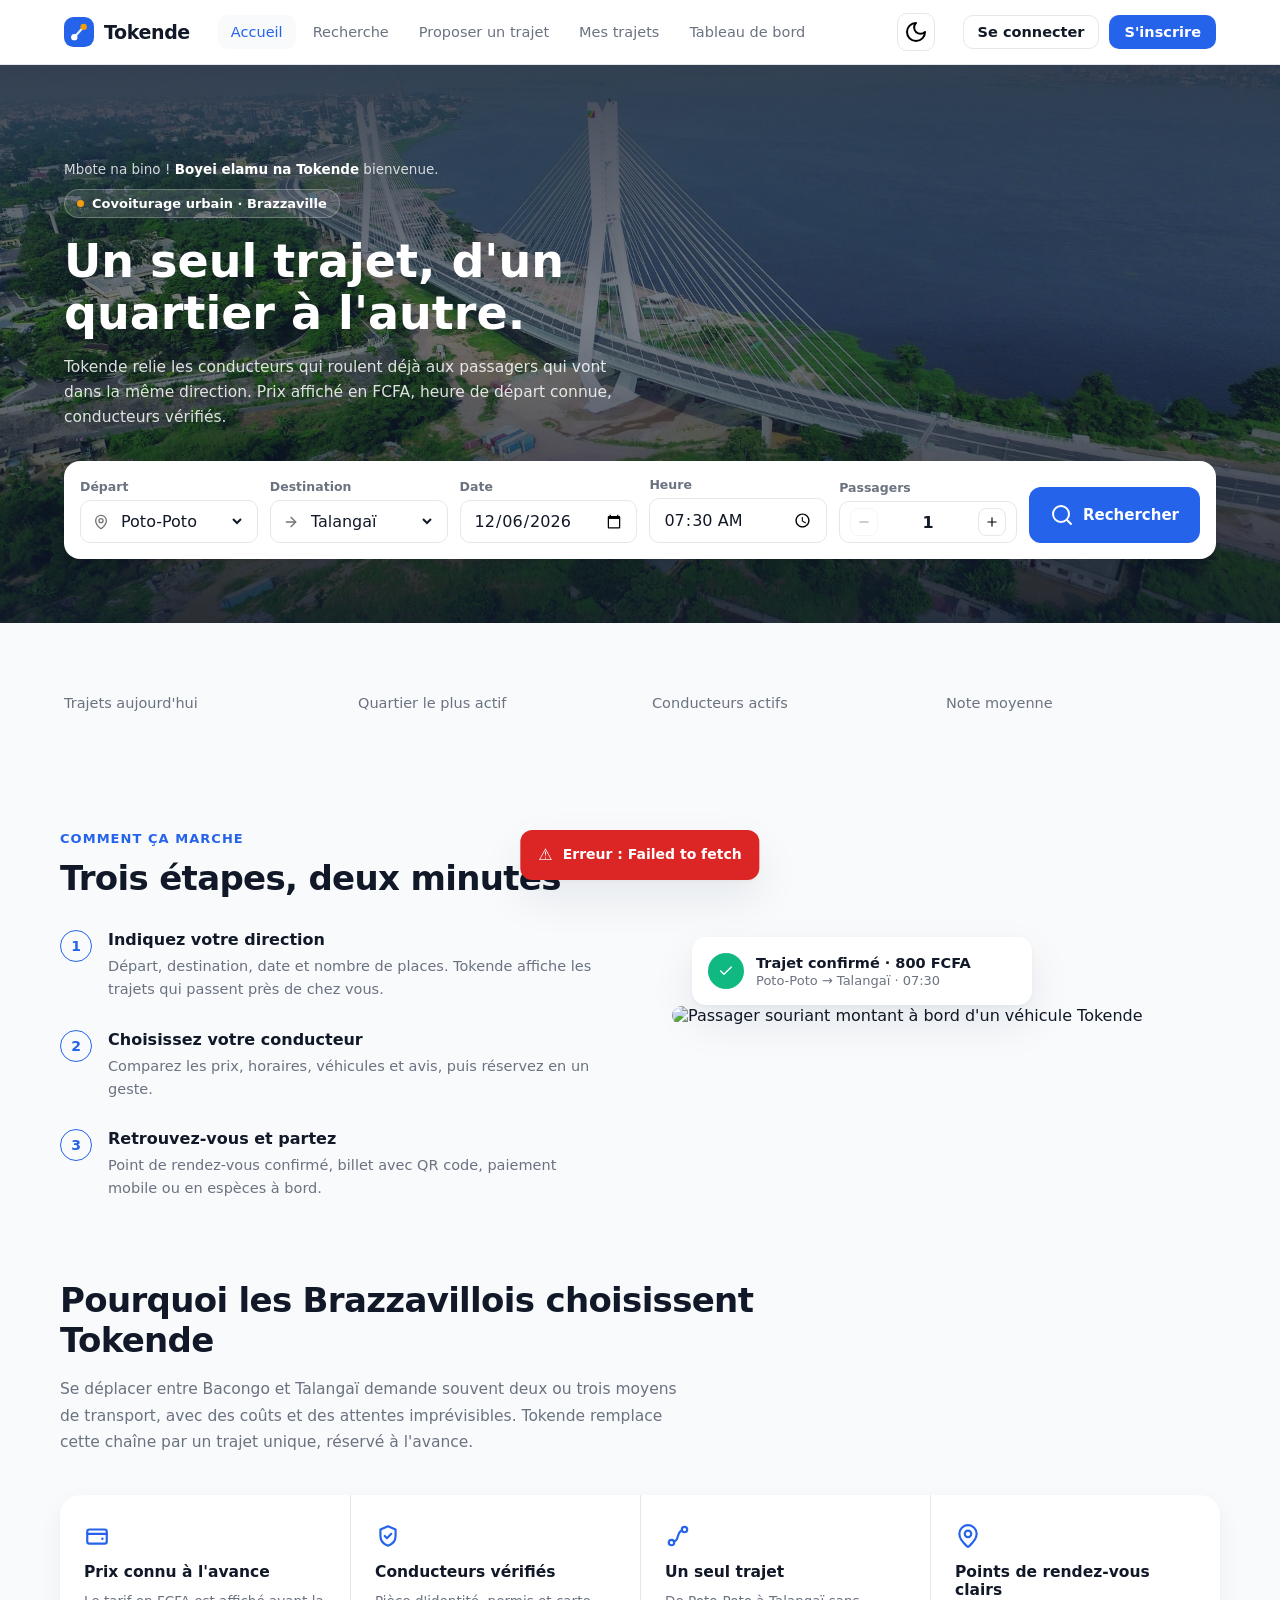
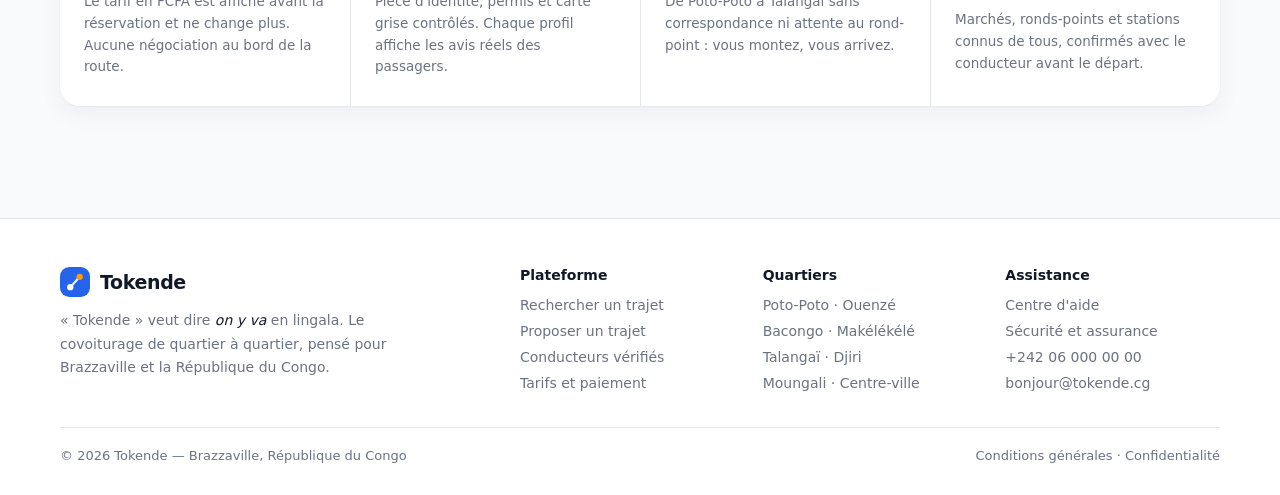
==== commit 256e31cd: "feat: amélioration de la mise en page et des styles pour les pages d'accueil, d'inscription et de co" ====
--- a/frontend/accueil/index.html
+++ b/frontend/accueil/index.html
@@ -138,10 +138,10 @@
           >
         </div>
 
-        <!-- Contenu dupliqué depuis #nav-session par accueil.js -->
+        <!-- Contenu dupliqué depuis #nav-session par layout.js -->
         <div class="mobile-header-actions" id="nav-session-mobile"></div>
 
-        <p class="mobile-nav-credit">Covoiturage · votre ville</p>
+        <p class="mobile-nav-credit">Tokende · covoiturage</p>
       </div>
     </div>
 
@@ -161,7 +161,10 @@
           <p class="hero-greeting">
             Mbote na bino ! <span>Boyei elamu na Tokende</span> bienvenue.
           </p>
-          <p class="hero-badge">Covoiturage urbain · Brazzaville</p>
+          <p class="hero-badge">
+            <span class="hero-badge-dot" aria-hidden="true"></span>
+            Covoiturage urbain · Brazzaville
+          </p>
           <h1 class="hero-title">Un seul trajet, d'un quartier à l'autre.</h1>
           <p class="hero-desc">
             Tokende relie les conducteurs qui roulent déjà aux passagers qui
@@ -296,13 +299,11 @@
          trajet → réserver une place → rejoindre le conducteur. Layout en
          ligne sur desktop, empilé sur mobile.
          ===================================================================== -->
-      <section class="steps" aria-labelledby="how-it-works-title">
+      <section class="steps">
         <div class="steps-grid">
           <div>
             <p class="steps-label">Comment ça marche</p>
-            <h2 class="steps-title" id="how-it-works-title">
-              Trois étapes, deux minutes
-            </h2>
+            <h2 class="steps-title">Trois étapes, deux minutes</h2>
             <ol class="steps-list">
               <li class="step">
                 <span class="step-num" aria-hidden="true">1</span>
--- a/frontend/accueil/accueil.css
+++ b/frontend/accueil/accueil.css
@@ -231,8 +231,13 @@
   margin: 0 auto;
   padding: 48px 20px;
   display: grid;
-  grid-template-columns: 1fr 1fr;
+  grid-template-columns: 1fr;
   gap: 32px;
+}
+@media (min-width: 640px) {
+  .stats {
+    grid-template-columns: 1fr 1fr;
+  }
 }
 @media (min-width: 960px) {
   .stats {
--- a/frontend/layout.css
+++ b/frontend/layout.css
@@ -8,6 +8,7 @@
 /* ── Thème (clair / sombre) ────────────────────────────────────────────── */
 :root {
   color-scheme: light;
+  --header-height: 64px;
   --color-bg: #F8FAFC;
   --color-surface: #FFFFFF;
   --color-surface-alt: #EEF5FF;
@@ -105,7 +106,8 @@
   background: var(--color-bg);
 }
 .nav-link[aria-current="page"] {
-  color: var(--color-text);
+  color: var(--color-primary);
+  background: var(--color-bg);
 }
 
 .header-actions {
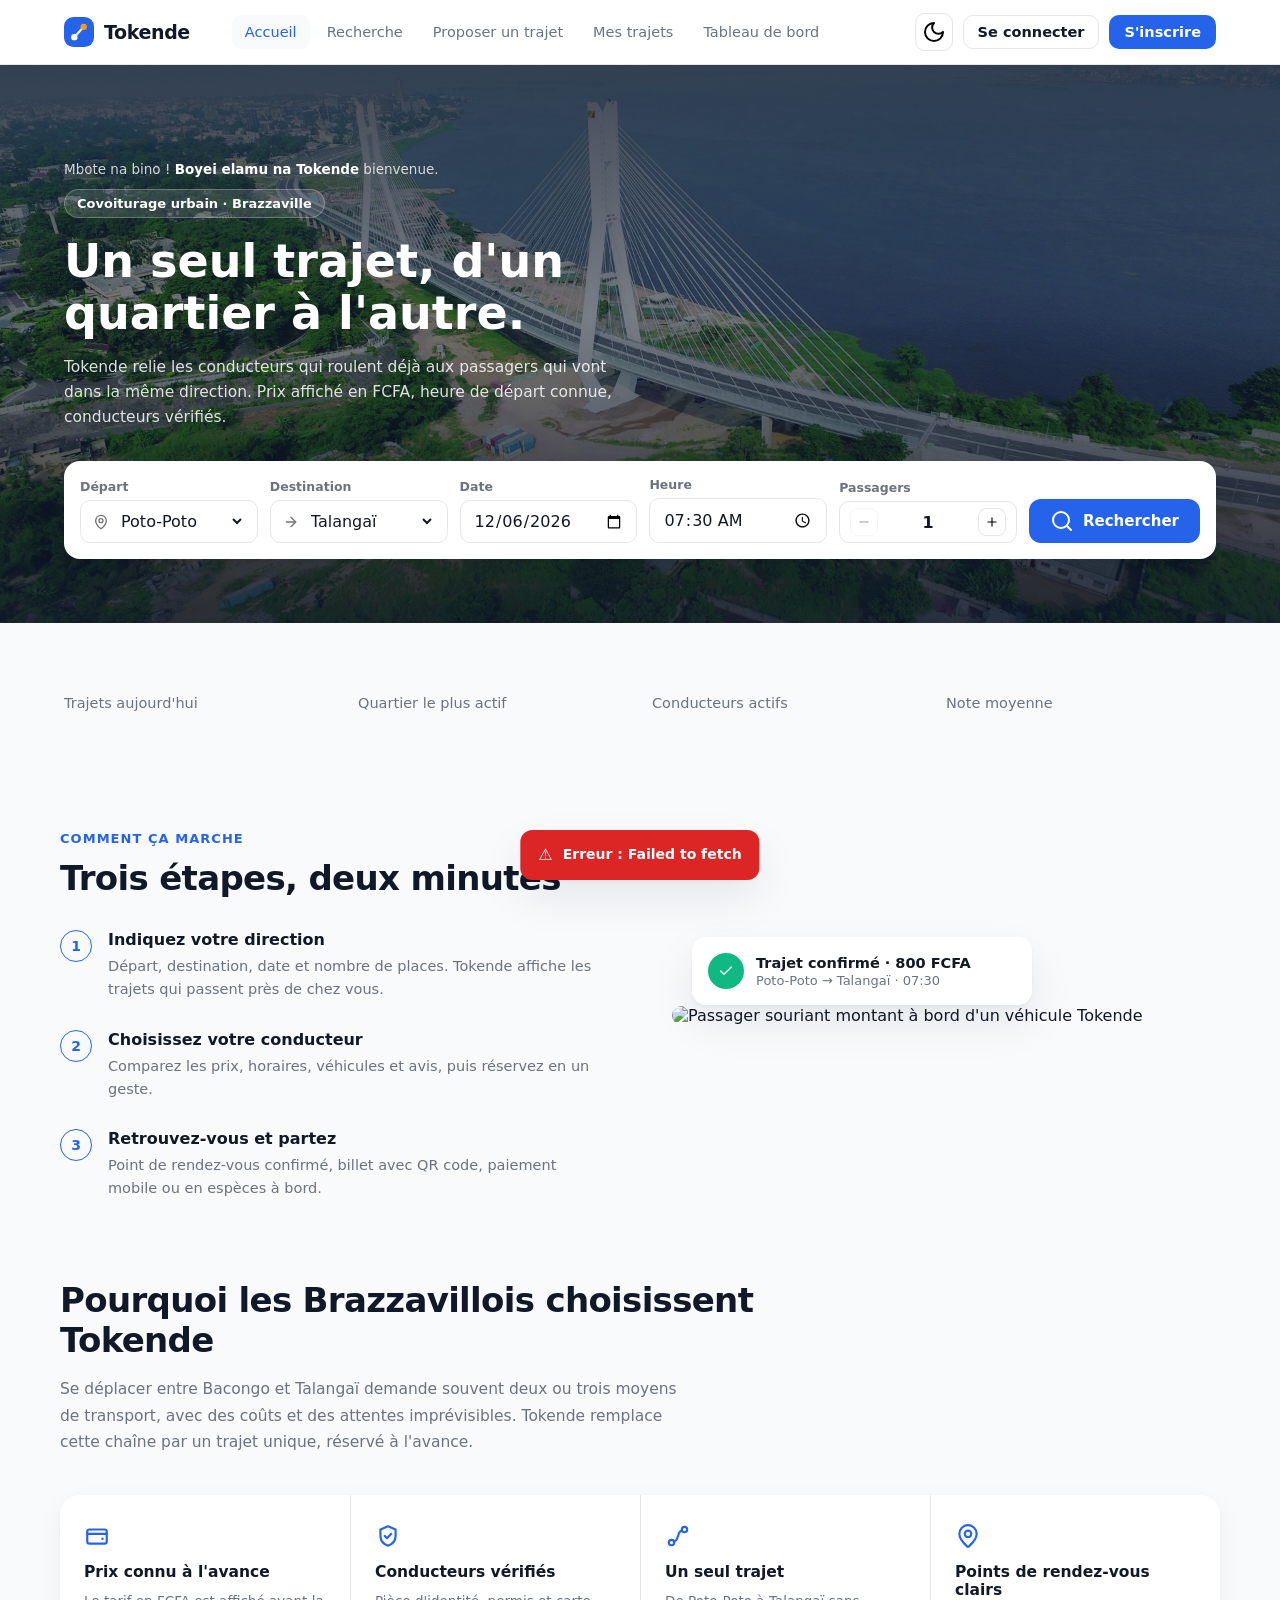
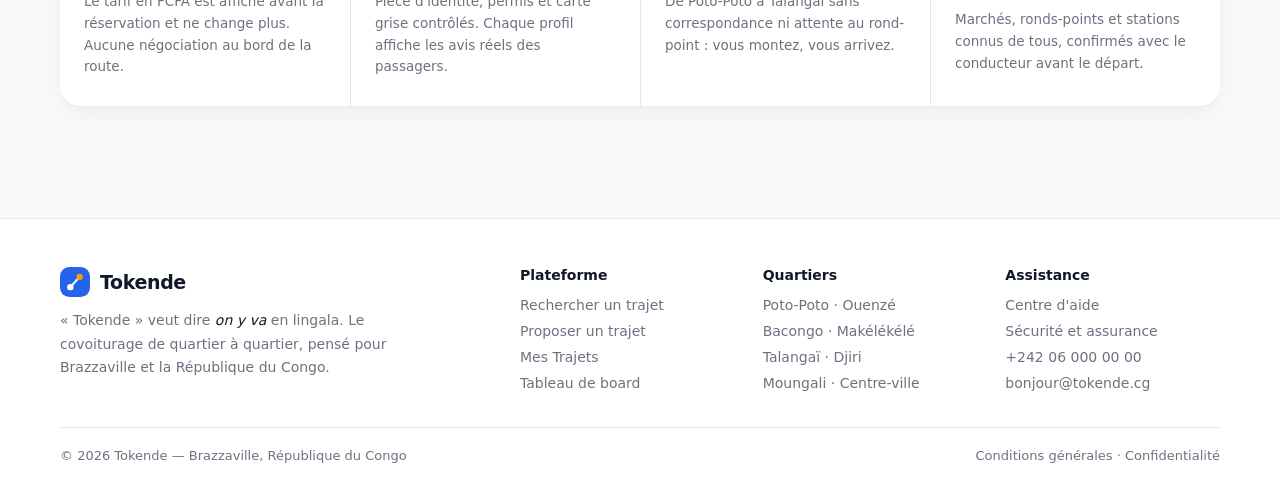
==== commit a5884ea4: "feat: simplification de la mise en page et des styles sur la page d'accueil" ====
--- a/frontend/accueil/index.html
+++ b/frontend/accueil/index.html
@@ -161,10 +161,7 @@
           <p class="hero-greeting">
             Mbote na bino ! <span>Boyei elamu na Tokende</span> bienvenue.
           </p>
-          <p class="hero-badge">
-            <span class="hero-badge-dot" aria-hidden="true"></span>
-            Covoiturage urbain · Brazzaville
-          </p>
+          <p class="hero-badge">Covoiturage urbain · Brazzaville</p>
           <h1 class="hero-title">Un seul trajet, d'un quartier à l'autre.</h1>
           <p class="hero-desc">
             Tokende relie les conducteurs qui roulent déjà aux passagers qui
@@ -257,10 +254,12 @@
                 </button>
               </div>
             </div>
-            <button type="submit" class="btn btn-primary search-submit">
-              <img src="../images/search.svg" alt="" aria-hidden="true" />
-              Rechercher
-            </button>
+            <div>
+              <button type="submit" class="btn btn-primary search-submit">
+                <img src="../images/search.svg" alt="" aria-hidden="true" />
+                Rechercher
+              </button>
+            </div>
           </form>
         </div>
       </section>
@@ -513,8 +512,12 @@
                 <li>
                   <a href="../proposer/proposer.html">Proposer un trajet</a>
                 </li>
-                <li><a href="#">Conducteurs vérifiés</a></li>
-                <li><a href="#">Tarifs et paiement</a></li>
+                <li>
+                  <a href="../mes-trajets/mes-trajets.html">Mes Trajets</a>
+                </li>
+                <li>
+                  <a href="../dashboard/dashboard.html">Tableau de board</a>
+                </li>
               </ul>
             </div>
             <div class="footer-col">
--- a/frontend/accueil/accueil.css
+++ b/frontend/accueil/accueil.css
@@ -51,12 +51,6 @@
   font-weight: 600;
   margin: 0 0 18px;
 }
-.hero-badge-dot {
-  width: 7px;
-  height: 7px;
-  border-radius: 50%;
-  background: var(--color-accent);
-}
 
 .hero-title {
   font-size: clamp(28px, 5vw, 46px);
@@ -78,6 +72,7 @@
   grid-template-columns: 1fr;
   gap: 12px;
   background: var(--color-surface);
+  align-items: end;
   border-radius: 16px;
   padding: 16px;
   box-shadow: var(--shadow-lg);
--- a/frontend/layout.css
+++ b/frontend/layout.css
@@ -9,44 +9,54 @@
 :root {
   color-scheme: light;
   --header-height: 64px;
-  --color-bg: #F8FAFC;
-  --color-surface: #FFFFFF;
-  --color-surface-alt: #EEF5FF;
-  --color-card: #FFFFFF;
+  --color-bg: #f8fafc;
+  --color-surface: #ffffff;
+  --color-surface-alt: #eef5ff;
+  --color-card: #ffffff;
   --color-text: #111827;
-  --color-text-muted: #6B7280;
-  --color-border: #E5E7EB;
-  --color-primary: #2563EB;
-  --color-primary-dark: #1D4ED8;
-  --color-secondary: #60A5FA;
-  --color-accent: #F59E0B;
-  --color-success: #10B981;
-  --color-danger: #DC2626;
-  --color-heading-band: #0F172A;
-  --shadow-sm: 0 1px 2px rgba(17, 24, 39, .04), 0 8px 24px rgba(17, 24, 39, .05);
-  --shadow-lg: 0 2px 4px rgba(17, 24, 39, .04), 0 18px 44px rgba(17, 24, 39, .08);
+  --color-text-muted: #6b7280;
+  --color-border: #e5e7eb;
+  --color-primary: #2563eb;
+  --color-primary-dark: #1d4ed8;
+  --color-secondary: #60a5fa;
+  --color-accent: #f59e0b;
+  --color-success: #10b981;
+  --color-danger: #dc2626;
+  --color-heading-band: #0f172a;
+  --shadow-sm:
+    0 1px 2px rgba(17, 24, 39, 0.04), 0 8px 24px rgba(17, 24, 39, 0.05);
+  --shadow-lg:
+    0 2px 4px rgba(17, 24, 39, 0.04), 0 18px 44px rgba(17, 24, 39, 0.08);
 }
 
 :root[data-theme="dark"] {
   color-scheme: dark;
-  --color-bg: #0F172A;
-  --color-surface: #1E293B;
-  --color-surface-alt: #1B2740;
+  --color-bg: #0f172a;
+  --color-surface: #1e293b;
+  --color-surface-alt: #1b2740;
   --color-card: #273449;
-  --color-text: #F8FAFC;
-  --color-text-muted: #CBD5E1;
+  --color-text: #f8fafc;
+  --color-text-muted: #cbd5e1;
   --color-border: #334155;
-  --color-danger: #F87171;
-  --color-heading-band: #0B1220;
-  --shadow-sm: 0 1px 2px rgba(0, 0, 0, .3), 0 8px 24px rgba(0, 0, 0, .28);
-  --shadow-lg: 0 2px 6px rgba(0, 0, 0, .35), 0 18px 44px rgba(0, 0, 0, .4);
+  --color-danger: #f87171;
+  --color-heading-band: #0b1220;
+  --shadow-sm: 0 1px 2px rgba(0, 0, 0, 0.3), 0 8px 24px rgba(0, 0, 0, 0.28);
+  --shadow-lg: 0 2px 6px rgba(0, 0, 0, 0.35), 0 18px 44px rgba(0, 0, 0, 0.4);
 }
 
 /* ── Bouton de thème : affiche la lune en clair, le soleil en sombre ────── */
-.theme-btn > span { display: none; }
-.theme-btn > span:first-child { display: block; }
-:root[data-theme="dark"] .theme-btn > span:first-child { display: none; }
-:root[data-theme="dark"] .theme-btn > span:last-child { display: block; }
+.theme-btn > span {
+  display: none;
+}
+.theme-btn > span:first-child {
+  display: block;
+}
+:root[data-theme="dark"] .theme-btn > span:first-child {
+  display: none;
+}
+:root[data-theme="dark"] .theme-btn > span:last-child {
+  display: block;
+}
 
 /* ── Icônes des boutons : blanches en mode sombre (SVG stroke="currentColor"
    chargés via <img>, currentColor n'hérite pas de la page — on inverse) ──── */
@@ -71,7 +81,7 @@
   height: var(--header-height);
   display: flex;
   align-items: center;
-  gap: 28px;
+  gap: 10px;
 }
 .brand {
   display: flex;
@@ -93,6 +103,7 @@
   display: none;
   align-items: center;
   gap: 4px;
+  padding-left: 2rem;
 }
 .nav-link {
   padding: 9px 13px;
@@ -412,11 +423,18 @@
 }
 
 /* ── Réinitialisation & base ───────────────────────────────────────────── */
-*, *::before, *::after { box-sizing: border-box; }
-
-[hidden] { display: none !important; }
-
-html, body {
+*,
+*::before,
+*::after {
+  box-sizing: border-box;
+}
+
+[hidden] {
+  display: none !important;
+}
+
+html,
+body {
   margin: 0;
   padding: 0;
   background: var(--color-bg);
@@ -424,23 +442,46 @@
 }
 
 body {
-  font-family: 'Plus Jakarta Sans', system-ui, sans-serif;
+  font-family: "Plus Jakarta Sans", system-ui, sans-serif;
   -webkit-font-smoothing: antialiased;
   scroll-behavior: smooth;
 }
 
-input, select, textarea, button { font-family: inherit; }
-button { border: none; background: none; padding: 0; color: inherit; font: inherit; cursor: pointer; }
-
-a { color: var(--color-primary); text-decoration: none; }
-a:hover { color: var(--color-primary-dark); }
-
-h1, h2, h3 {
-  font-family: 'Bricolage Grotesque', 'Plus Jakarta Sans', system-ui, sans-serif;
+input,
+select,
+textarea,
+button {
+  font-family: inherit;
+}
+button {
+  border: none;
+  background: none;
+  padding: 0;
+  color: inherit;
+  font: inherit;
+  cursor: pointer;
+}
+
+a {
+  color: var(--color-primary);
+  text-decoration: none;
+}
+a:hover {
+  color: var(--color-primary-dark);
+}
+
+h1,
+h2,
+h3 {
+  font-family:
+    "Bricolage Grotesque", "Plus Jakarta Sans", system-ui, sans-serif;
   font-weight: 700;
 }
 
-img { max-width: 100%; display: block; }
+img {
+  max-width: 100%;
+  display: block;
+}
 
 /* ── Conteneurs de mise en page partagés ───────────────────────────────── */
 .container {
@@ -460,43 +501,79 @@
   align-items: center;
   justify-content: center;
   gap: 9px;
-  padding: 15px 20px;
+  padding: 9px 20px;
   border-radius: 12px;
   font-weight: 600;
   font-size: 15px;
-  transition: background .15s;
+  transition: background 0.15s;
   border: 1px solid transparent;
 }
-.btn-block { width: 100%; }
-.btn-primary { background: var(--color-primary); color: #fff; }
-.btn-primary:hover { background: var(--color-primary-dark); }
-.btn-ghost { border-color: var(--color-border); color: var(--color-text); }
-.btn-ghost:hover { background: var(--color-bg); }
-.btn-outline { border-color: rgba(255, 255, 255, .28); color: #fff; }
-.btn-outline:hover { background: rgba(255, 255, 255, .08); }
-.btn-white { background: #fff; color: var(--color-heading-band); }
-.btn-white:hover { background: #f0f0f0; }
+.btn-block {
+  width: 100%;
+}
+.btn-primary {
+  background: var(--color-primary);
+  color: #fff;
+}
+.btn-primary:hover {
+  background: var(--color-primary-dark);
+}
+.btn-ghost {
+  border-color: var(--color-border);
+  color: var(--color-text);
+}
+.btn-ghost:hover {
+  background: var(--color-bg);
+}
+.btn-outline {
+  border-color: rgba(255, 255, 255, 0.28);
+  color: #fff;
+}
+.btn-outline:hover {
+  background: rgba(255, 255, 255, 0.08);
+}
+.btn-white {
+  background: #fff;
+  color: var(--color-heading-band);
+}
+.btn-white:hover {
+  background: #f0f0f0;
+}
 
 @keyframes fade-in {
-  from { opacity: 0; }
-  to { opacity: 1; }
+  from {
+    opacity: 0;
+  }
+  to {
+    opacity: 1;
+  }
 }
 @keyframes toast-in {
-  from { opacity: 0; transform: translate(-50%, 8px); }
-  to { opacity: 1; transform: translate(-50%, 0); }
+  from {
+    opacity: 0;
+    transform: translate(-50%, 8px);
+  }
+  to {
+    opacity: 1;
+    transform: translate(-50%, 0);
+  }
 }
 
 /* ── Utilitaires génériques ─────────────────────────────────────────────── */
 .visually-hidden {
   position: absolute;
-  width: 1px; height: 1px;
-  padding: 0; margin: -1px;
+  width: 1px;
+  height: 1px;
+  padding: 0;
+  margin: -1px;
   overflow: hidden;
   clip: rect(0, 0, 0, 0);
   white-space: nowrap;
   border: 0;
 }
-.text-muted { color: var(--color-text-muted); }
+.text-muted {
+  color: var(--color-text-muted);
+}
 
 /* ── Bandeau d'erreur globale (rempli par main.js) ──────────────────────── */
 #erreur-globale {
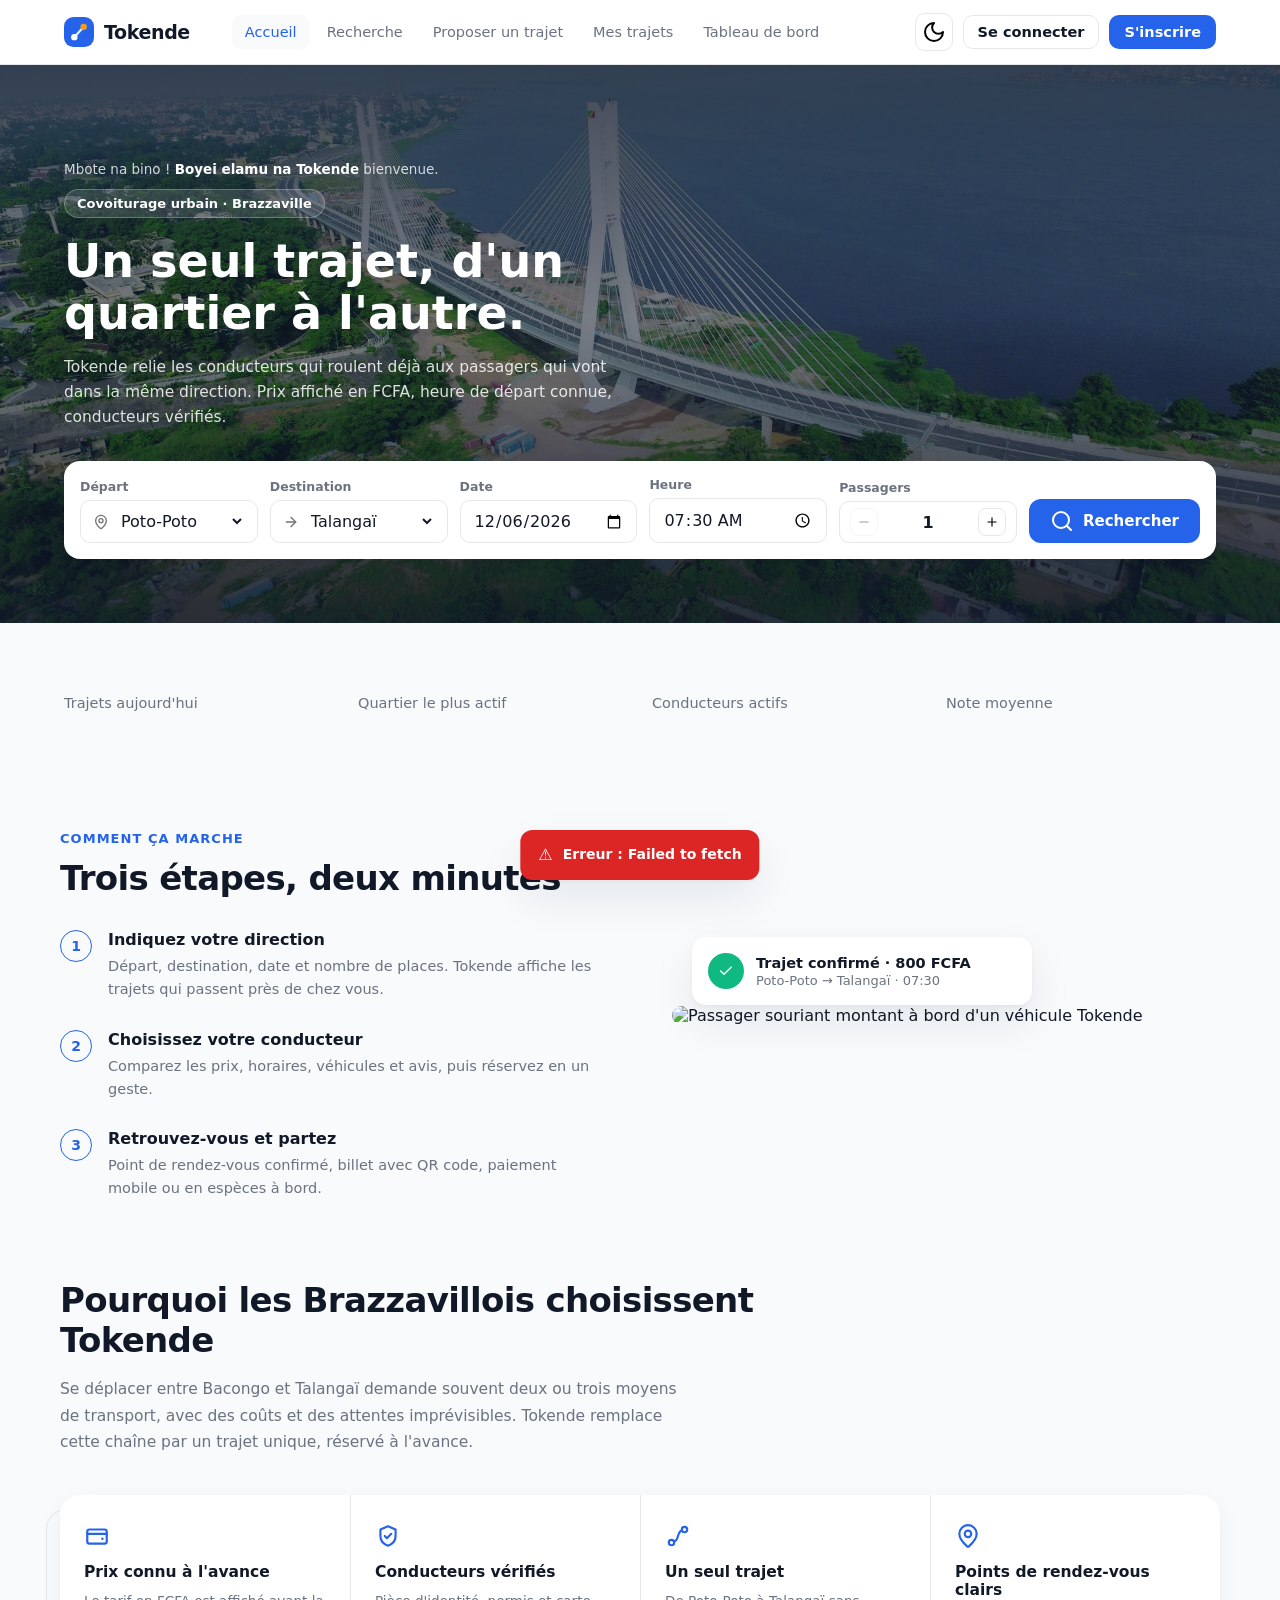
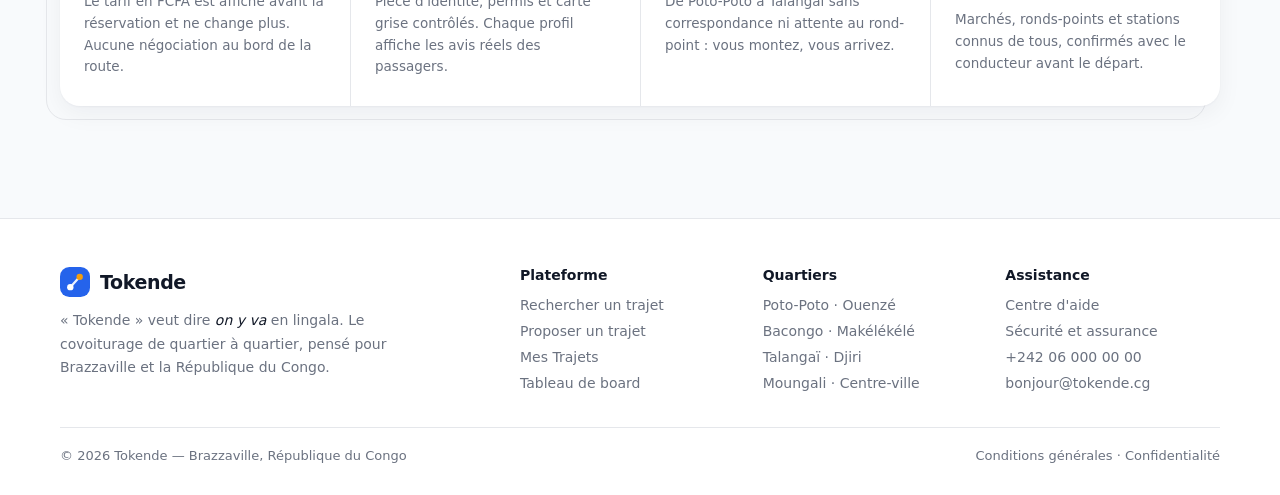
==== commit e801a0ad: "Amélioration de la mise en forme et ajout de feuilles de style manquantes pour plusieurs pages" ====
--- a/frontend/accueil/index.html
+++ b/frontend/accueil/index.html
@@ -4,8 +4,8 @@
     <meta charset="UTF-8" />
     <meta name="viewport" content="width=device-width, initial-scale=1.0" />
     <title>BraCovoit — Accueil</title>
+    <link rel="stylesheet" href="../layout.css" />
     <link rel="stylesheet" href="accueil.css" />
-    <link rel="stylesheet" href="../layout.css" />
   </head>
   <body id="page-accueil">
     <!-- =====================================================================
--- a/frontend/layout.css
+++ b/frontend/layout.css
@@ -66,6 +66,20 @@
   filter: invert(1);
 }
 
+html,
+body {
+  height: 100%;
+}
+
+body {
+  display: flex;
+  flex-direction: column;
+}
+
+main {
+  flex: 1 0 auto;
+}
+
 /* ── En-tête ────────────────────────────────────────────────────────────── */
 .site-header {
   position: sticky;
